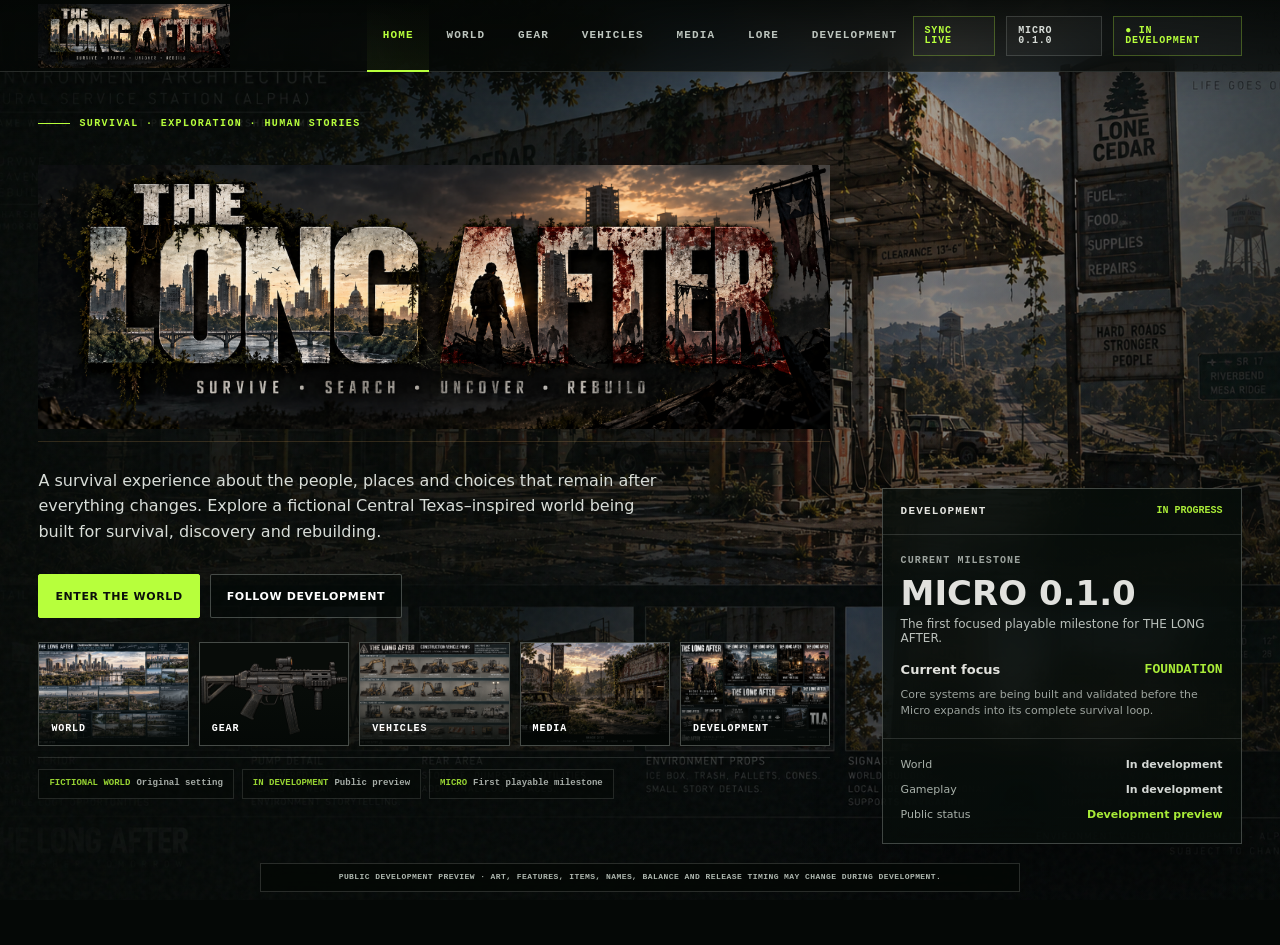
==== index.html @ e4231f07 "Polish unobstructed artwork presentation" ====
<!doctype html>
<html lang="en">
<head>
<meta charset="utf-8" />
<meta name="viewport" content="width=device-width,initial-scale=1,viewport-fit=cover" />
<meta name="theme-color" content="#070a08" />
<link rel="icon" type="image/png" sizes="32x32" href="./tla-favicon-32.png?v=4" />
<link rel="icon" type="image/png" sizes="64x64" href="./tla-favicon-64.png?v=4" />
<link rel="shortcut icon" href="./tla-favicon-32.png?v=4" />
<title>THE LONG AFTER — Official Project Site</title>
<style>
:root{
  --bg:#060907;--panel:rgba(8,13,10,.78);--panel-strong:rgba(8,13,10,.92);
  --line:rgba(230,237,228,.16);--line2:rgba(230,237,228,.28);--text:#f3f4ef;--muted:#a8b0aa;
  --acid:#b7ff3c;--amber:#e4aa67;--rust:#8e4b31;--shadow:0 28px 90px rgba(0,0,0,.48)
}
*{box-sizing:border-box}html,body{height:100%;margin:0;background:var(--bg);color:var(--text);font-family:Inter,ui-sans-serif,system-ui,-apple-system,BlinkMacSystemFont,"Segoe UI",sans-serif;overflow:hidden}
button{font:inherit}.app{height:100%;position:relative;isolation:isolate;background:#050806}.bg{position:absolute;inset:0;z-index:-4;background-size:cover;background-position:center;transition:opacity .35s ease,filter .35s ease}.veil{position:absolute;inset:0;z-index:-3;background:linear-gradient(90deg,rgba(4,8,6,.96) 0%,rgba(4,8,6,.77) 42%,rgba(4,8,6,.26) 73%,rgba(4,8,6,.66) 100%),linear-gradient(180deg,rgba(0,0,0,.08),rgba(0,0,0,.62))}.grain{position:absolute;inset:0;z-index:-2;opacity:.16;pointer-events:none;background-image:url("data:image/svg+xml,%3Csvg viewBox='0 0 180 180' xmlns='http://www.w3.org/2000/svg'%3E%3Cfilter id='n'%3E%3CfeTurbulence type='fractalNoise' baseFrequency='.78' numOctaves='3' stitchTiles='stitch'/%3E%3C/filter%3E%3Crect width='100%25' height='100%25' filter='url(%23n)' opacity='.25'/%3E%3C/svg%3E")}
.site-disclaimer{position:fixed;left:50%;bottom:10px;transform:translateX(-50%);z-index:100;width:min(900px,calc(100% - 24px));padding:8px 12px;border:1px solid var(--line);background:rgba(4,8,6,.9);backdrop-filter:blur(12px);color:#aeb7af;text-align:center;font:700 9px/1.35 ui-monospace,SFMono-Regular,Menlo,monospace;letter-spacing:.055em}.item-tab strong:after{content:"  ›";color:var(--acid)}header{height:76px;display:grid;grid-template-columns:minmax(220px,1fr) auto minmax(220px,1fr);align-items:center;padding:0 30px;border-bottom:1px solid var(--line);background:rgba(5,9,7,.78);backdrop-filter:blur(16px);position:relative;z-index:50}.brand{display:flex;align-items:center;gap:12px;min-width:0}.brand-lock{border:0;background:transparent;color:inherit;text-align:left;cursor:pointer;padding:0}.brand-title{display:block;font-family:Impact,Haettenschweiler,"Arial Narrow Bold",sans-serif;font-size:24px;line-height:.82;letter-spacing:-.045em;color:#d9d8d0;text-shadow:0 1px 0 #111,0 0 12px rgba(228,170,103,.18);filter:contrast(1.12)}.brand small{display:block;margin-top:6px;font:8px/1.2 ui-monospace,SFMono-Regular,Menlo,monospace;color:#b9a98d;letter-spacing:.105em}.primary-nav{display:flex;align-items:center;gap:2px}.nav{height:76px;border:0;border-bottom:2px solid transparent;background:transparent;color:#bdc5be;padding:0 15px;cursor:pointer;font:700 11px/1 ui-monospace,SFMono-Regular,Menlo,monospace;letter-spacing:.105em;text-transform:uppercase;transition:.18s ease}.nav:hover{color:white;background:rgba(255,255,255,.02)}.nav.active{color:var(--acid);border-bottom-color:var(--acid);background:linear-gradient(180deg,transparent,rgba(183,255,60,.05))}.head-right{display:flex;justify-content:flex-end;gap:11px;align-items:center}.live,.eta-pill{border:1px solid var(--line);background:rgba(255,255,255,.03);padding:9px 11px;font:700 10px/1 ui-monospace,SFMono-Regular,Menlo,monospace;letter-spacing:.08em}.live{color:var(--acid);border-color:rgba(183,255,60,.28)}.eta-pill{color:#d8ddd8}.stage{position:absolute;top:76px;left:0;right:0;bottom:0}.screen{position:absolute;inset:0;padding:34px 46px 38px;opacity:0;pointer-events:none;transform:translateY(8px) scale(.997);transition:opacity .22s ease,transform .25s ease}.screen.active{opacity:1;pointer-events:auto;transform:none}.micro-label{display:flex;align-items:center;gap:9px;color:var(--acid);font:700 10px/1 ui-monospace,SFMono-Regular,Menlo,monospace;letter-spacing:.14em;text-transform:uppercase}.micro-label::before{content:"";width:32px;height:1px;background:var(--acid)}
/* HOME */
.home-grid{height:100%;max-width:1550px;margin:auto;display:grid;grid-template-columns:minmax(0,1.15fr) 390px;gap:42px;align-items:end;padding-bottom:18px}.hero{max-width:900px;padding-bottom:26px}.hero h1{margin:18px 0 22px}.locked-title{position:relative;margin:18px 0 26px;width:min(900px,100%);padding:18px 0 12px;border-bottom:1px solid rgba(228,170,103,.28)}.locked-main{font-family:Impact,Haettenschweiler,"Arial Narrow Bold",sans-serif;font-size:clamp(68px,8.2vw,132px);line-height:.78;letter-spacing:-.055em;text-transform:uppercase;color:#d8d7cf;text-shadow:0 3px 0 #090b09,0 0 30px rgba(126,86,54,.24);filter:contrast(1.15)}.locked-main:after{content:"";display:block;height:7px;margin-top:15px;background:linear-gradient(90deg,#71513b 0 12%,transparent 12% 15%,#8b6847 15% 38%,transparent 38% 41%,#6d4a34 41% 72%,transparent 72% 75%,#8a6545 75%);opacity:.72}.locked-tag{margin-top:10px;color:#c5b79e;font:800 clamp(9px,1vw,13px)/1 ui-monospace,SFMono-Regular,Menlo,monospace;letter-spacing:.19em}.locked-silhouette{position:absolute;right:8%;bottom:28px;font-size:clamp(30px,4vw,58px);line-height:1;color:#101410;transform:rotate(-4deg);text-shadow:0 0 8px rgba(183,255,60,.08)}.tagline{font-size:18px;max-width:680px;line-height:1.6;color:#d6dbd6}.hero-actions{display:flex;gap:10px;flex-wrap:wrap;margin-top:26px}.btn{border:1px solid var(--line2);background:rgba(5,9,7,.58);color:white;padding:13px 16px;cursor:pointer;font-size:11px;font-weight:850;letter-spacing:.055em;text-transform:uppercase}.btn.primary{background:var(--acid);border-color:var(--acid);color:#0b100b}.release-card{background:linear-gradient(180deg,rgba(7,13,10,.92),rgba(7,13,10,.77));border:1px solid var(--line2);box-shadow:var(--shadow);backdrop-filter:blur(18px)}.release-head{padding:17px 18px;border-bottom:1px solid var(--line);display:flex;justify-content:space-between;align-items:center}.release-head b{font:800 11px/1 ui-monospace,SFMono-Regular,Menlo,monospace;letter-spacing:.11em}.release-head span{color:var(--acid);font:700 10px/1 ui-monospace,SFMono-Regular,Menlo,monospace}.release-main{padding:21px 18px 17px}.release-main small{display:block;color:var(--muted);font:700 10px/1 ui-monospace,SFMono-Regular,Menlo,monospace;letter-spacing:.11em;text-transform:uppercase}.release-main strong{display:block;font-size:34px;line-height:1;margin:10px 0 7px}.release-main p{font-size:12px;color:#c7cec8;margin:0}.phase-box{padding:0 18px 18px}.phase-row{display:flex;justify-content:space-between;font-size:13px;font-weight:800;margin-bottom:8px}.phase-row span:last-child{color:var(--acid);font-family:ui-monospace,SFMono-Regular,Menlo,monospace}.bar{height:5px;background:rgba(255,255,255,.08);overflow:hidden}.bar i{display:block;height:100%;background:var(--acid)}.percent-gauge{display:flex;align-items:center;justify-content:space-between;margin-top:9px;padding:8px 10px;border:1px solid rgba(183,255,60,.2);background:rgba(183,255,60,.045)}.percent-gauge span{color:var(--muted);font:700 9px/1 ui-monospace,SFMono-Regular,Menlo,monospace;letter-spacing:.09em;text-transform:uppercase}.percent-gauge strong{color:var(--acid);font:900 18px/1 ui-monospace,SFMono-Regular,Menlo,monospace}.release-note{margin-top:10px;color:var(--muted);font-size:11px;line-height:1.5}.release-bands{border-top:1px solid var(--line);padding:13px 18px 16px}.band{display:flex;justify-content:space-between;gap:14px;padding:6px 0;font-size:11px;color:#b7c0b8}.band b{color:#e6eae6}.band.target b{color:var(--acid)}
.launch-index{margin-top:24px;display:grid;grid-template-columns:repeat(5,minmax(110px,1fr));gap:9px;max-width:900px}.launch-card{position:relative;height:112px;border:1px solid var(--line2);overflow:hidden;background:#080c09;cursor:pointer;text-align:left;color:white;padding:0}.launch-card:before{content:"";position:absolute;inset:0;background:var(--cover);background-size:cover;background-position:center;filter:saturate(.72);transition:.2s}.launch-card:after{content:"";position:absolute;inset:0;background:linear-gradient(0deg,rgba(3,7,5,.96),rgba(3,7,5,.15))}.launch-card span{position:absolute;z-index:2;left:12px;bottom:11px;font:850 10px/1 ui-monospace,SFMono-Regular,Menlo,monospace;letter-spacing:.09em;text-transform:uppercase}.launch-card:hover{border-color:var(--acid)}.launch-card:hover:before{transform:scale(1.035);filter:saturate(.95)}.activity-strip{margin-top:11px;border-top:1px solid var(--line);padding-top:11px;display:flex;gap:8px;flex-wrap:wrap}.activity-entry{border:1px solid var(--line);background:rgba(5,9,7,.68);color:#c9d0ca;padding:8px 10px;font:700 9px/1.25 ui-monospace,SFMono-Regular,Menlo,monospace}.activity-entry b{color:var(--acid);margin-right:6px}
/* HUBS */
.hub{height:100%;max-width:1560px;margin:auto;display:grid;grid-template-columns:330px minmax(0,1fr);gap:30px}.rail{align-self:stretch;border:1px solid var(--line);background:rgba(7,12,9,.74);backdrop-filter:blur(16px);box-shadow:var(--shadow);display:flex;flex-direction:column}.rail-top{padding:24px;border-bottom:1px solid var(--line)}.rail-top h2{font-size:36px;letter-spacing:-.035em;margin:10px 0 7px}.rail-top p{font-size:12px;line-height:1.55;color:var(--muted);margin:0}.item-tabs{padding:8px;display:flex;flex-direction:column;gap:4px;overflow:auto}.item-tab{border:0;border-left:2px solid transparent;background:transparent;color:#bdc5be;text-align:left;padding:15px 13px;cursor:pointer}.item-tab strong{display:block;font-size:13px}.item-tab small{display:block;margin-top:5px;color:#8f9991;font-size:10px;line-height:1.4}.item-tab:hover{background:rgba(255,255,255,.025);color:white}.item-tab.active{border-left-color:var(--acid);background:rgba(183,255,60,.055);color:var(--acid)}.item-tab.active small{color:#b3c2b5}.workspace{position:relative;border:1px solid var(--line);overflow:hidden;background:rgba(5,9,7,.74);box-shadow:var(--shadow);min-height:0}.workspace-bg{position:absolute;inset:0;background-size:cover;background-position:center right;filter:saturate(.95) contrast(1.04);transition:opacity .18s ease}.workspace-bg::after{content:"";position:absolute;inset:0;background:linear-gradient(90deg,rgba(4,8,6,.96) 0%,rgba(4,8,6,.78) 38%,rgba(4,8,6,.08) 56%,rgba(4,8,6,0) 100%)}.workspace-body{width:55%;max-width:760px}.workspace-body .detail,.workspace-body .facts{background:rgba(5,9,7,.88);backdrop-filter:blur(7px)}.workspace-body{position:relative;z-index:2;height:100%;padding:40px 42px;display:flex;flex-direction:column;max-width:760px}.chip{align-self:flex-start;padding:7px 9px;border:1px solid rgba(183,255,60,.28);background:rgba(183,255,60,.07);color:var(--acid);font:700 9px/1 ui-monospace,SFMono-Regular,Menlo,monospace;letter-spacing:.1em;text-transform:uppercase}.chip.ref{color:#f0c785;border-color:rgba(228,170,103,.32);background:rgba(228,170,103,.07)}.workspace h3{font-size:clamp(48px,5.3vw,82px);line-height:.9;letter-spacing:-.05em;text-transform:uppercase;margin:22px 0 16px}.workspace-copy{font-size:15px;line-height:1.65;color:#d0d6d0;max-width:640px}.subnav{display:flex;gap:6px;flex-wrap:wrap;margin-top:20px}.subnav button{border:1px solid var(--line);background:rgba(0,0,0,.27);color:#bec6bf;padding:10px 12px;cursor:pointer;font:700 10px/1 ui-monospace,SFMono-Regular,Menlo,monospace;letter-spacing:.08em;text-transform:uppercase}.subnav button.active{border-color:rgba(183,255,60,.45);color:var(--acid);background:rgba(183,255,60,.06)}.detail{margin-top:10px;border:1px solid var(--line);background:rgba(5,9,7,.62);padding:15px 16px;color:#cbd2cc;font-size:13px;line-height:1.55;min-height:74px}.facts{display:grid;grid-template-columns:repeat(3,minmax(0,1fr));gap:10px;margin-top:auto;padding-top:28px}.fact{border-top:1px solid var(--line2);padding-top:10px}.fact b{display:block;color:var(--muted);font:700 9px/1 ui-monospace,SFMono-Regular,Menlo,monospace;letter-spacing:.09em;text-transform:uppercase;margin-bottom:7px}.fact span{font-weight:800;font-size:13px}.backline{display:none}
/* Showcase item art: full-width presentation above item information. */
[data-group="arsenal"] .workspace,[data-group="vehicles"] .workspace{display:grid;grid-template-rows:minmax(360px,48vh) minmax(0,1fr);background:rgba(5,9,7,.94);overflow:auto}
[data-group="arsenal"] .workspace-bg,[data-group="vehicles"] .workspace-bg{position:relative;inset:auto;grid-row:1;width:100%;min-height:360px;background-size:cover;background-repeat:no-repeat;background-position:center;filter:saturate(1) contrast(1.04);border-bottom:1px solid var(--line)}
[data-group="arsenal"] .workspace-bg::after,[data-group="vehicles"] .workspace-bg::after{content:"";display:block;position:absolute;inset:0;background:linear-gradient(180deg,rgba(4,8,6,0) 55%,rgba(4,8,6,.88) 100%)}
[data-group="arsenal"] .workspace-body,[data-group="vehicles"] .workspace-body{position:relative;grid-row:2;width:100%;max-width:none;height:auto;min-height:420px;padding:30px 38px 42px;background:rgba(5,9,7,.97)}
[data-group="arsenal"] .workspace h3,[data-group="vehicles"] .workspace h3{font-size:clamp(64px,6.4vw,104px);margin:14px 0 12px}
[data-group="arsenal"] .workspace-copy,[data-group="vehicles"] .workspace-copy{max-width:900px}
[data-group="arsenal"] .workspace-body .detail,[data-group="vehicles"] .workspace-body .detail{max-width:900px;background:rgba(255,255,255,.018);backdrop-filter:none}
[data-group="arsenal"] .workspace-body .facts,[data-group="vehicles"] .workspace-body .facts{max-width:900px;margin-top:18px;padding-top:12px;background:transparent;backdrop-filter:none}
@media(max-width:900px){[data-group="arsenal"] .workspace,[data-group="vehicles"] .workspace{grid-template-rows:280px auto}[data-group="arsenal"] .workspace-bg,[data-group="vehicles"] .workspace-bg{min-height:280px}[data-group="arsenal"] .workspace-body,[data-group="vehicles"] .workspace-body{padding:24px 20px}[data-group="arsenal"] .workspace h3,[data-group="vehicles"] .workspace h3{font-size:clamp(46px,12vw,72px)}}

/* Unified item showcase layout: every content tab uses the same cinematic item presentation. */
.hub .workspace{background:rgba(5,9,7,.86)}
.hub .workspace-bg{position:absolute;inset:0;background-size:cover;background-position:center right;filter:saturate(.9) contrast(1.04)}
.hub .workspace-bg::after{content:"";display:block;position:absolute;inset:0;background:linear-gradient(90deg,rgba(4,8,6,.96) 0%,rgba(4,8,6,.84) 35%,rgba(4,8,6,.24) 60%,rgba(4,8,6,.04) 100%),linear-gradient(0deg,rgba(4,8,6,.74),rgba(4,8,6,0) 48%)}
.hub .workspace-body{position:relative;z-index:2;width:62%;max-width:820px;height:100%;padding:40px 42px;display:flex;flex-direction:column;background:transparent}
.hub .workspace h3{font-size:clamp(64px,6vw,104px);margin:20px 0 14px}
.hub .workspace-copy{max-width:760px}
.hub .workspace-body .detail{max-width:760px;background:rgba(5,9,7,.62);backdrop-filter:blur(5px)}
.hub .workspace-body .facts{max-width:760px;margin-top:auto;background:transparent;backdrop-filter:none}
/* Arsenal and Vehicles intentionally inherit the exact same showcase system. */
[data-group="arsenal"] .workspace,[data-group="vehicles"] .workspace{display:block;overflow:hidden}
[data-group="arsenal"] .workspace-bg,[data-group="vehicles"] .workspace-bg{position:absolute;inset:0;min-height:0;border:0;background-size:cover;background-position:center right}
[data-group="arsenal"] .workspace-bg::after,[data-group="vehicles"] .workspace-bg::after{display:block;background:linear-gradient(90deg,rgba(4,8,6,.96) 0%,rgba(4,8,6,.84) 35%,rgba(4,8,6,.24) 60%,rgba(4,8,6,.04) 100%),linear-gradient(0deg,rgba(4,8,6,.74),rgba(4,8,6,0) 48%)}
[data-group="arsenal"] .workspace-body,[data-group="vehicles"] .workspace-body{width:62%;max-width:820px;height:100%;min-height:0;padding:40px 42px;background:transparent}
@media(max-width:900px){.hub .workspace-body,[data-group="arsenal"] .workspace-body,[data-group="vehicles"] .workspace-body{width:72%;padding:28px 24px}.hub .workspace h3{font-size:clamp(48px,9vw,76px)}}
@media(max-width:700px){.hub .workspace-bg{background-position:center}.hub .workspace-bg::after{background:linear-gradient(180deg,rgba(4,8,6,.24),rgba(4,8,6,.94) 48%)}.hub .workspace-body,[data-group="arsenal"] .workspace-body,[data-group="vehicles"] .workspace-body{width:100%;padding-top:220px}}

/* FINAL UNIFIED SHOWCASE OVERRIDE — match the SMG composition on every hub item. */
.hub .workspace{display:block!important;position:relative!important;overflow:hidden!important}
.hub .workspace-bg{position:absolute!important;inset:0!important;width:100%!important;height:100%!important;min-height:0!important;border:0!important;background-size:cover!important;background-position:center right!important;background-repeat:no-repeat!important;filter:saturate(.9) contrast(1.04)!important}
.hub .workspace-bg::after{content:""!important;display:block!important;position:absolute!important;inset:0!important;background:linear-gradient(90deg,rgba(4,8,6,.96) 0%,rgba(4,8,6,.84) 35%,rgba(4,8,6,.24) 60%,rgba(4,8,6,.04) 100%),linear-gradient(0deg,rgba(4,8,6,.74),rgba(4,8,6,0) 48%)!important}
.hub .workspace-body{position:relative!important;z-index:2!important;width:62%!important;max-width:820px!important;height:100%!important;min-height:0!important;padding:40px 42px!important;display:flex!important;flex-direction:column!important;background:transparent!important}
.hub .workspace h3{font-size:clamp(64px,6vw,104px)!important;line-height:.9!important;margin:20px 0 14px!important}
.hub .workspace-copy{max-width:760px!important}
.hub .workspace-body .detail{max-width:760px!important;background:rgba(5,9,7,.62)!important;backdrop-filter:blur(5px)!important}
.hub .workspace-body .facts{max-width:760px!important;margin-top:auto!important;padding-top:28px!important;background:transparent!important;backdrop-filter:none!important}
@media(max-width:700px){.hub .workspace-bg{background-position:center!important}.hub .workspace-bg::after{background:linear-gradient(180deg,rgba(4,8,6,.18),rgba(4,8,6,.94) 50%)!important}.hub .workspace-body{width:100%!important;padding:220px 20px 26px!important}.hub .workspace h3{font-size:clamp(48px,12vw,72px)!important}}

/* ROADMAP */
.roadmap-grid{height:100%;max-width:1500px;margin:auto;display:grid;grid-template-columns:minmax(0,1fr) 410px;gap:30px}.roadmap-main,.eta-card{border:1px solid var(--line);background:rgba(7,12,9,.82);box-shadow:var(--shadow);backdrop-filter:blur(16px)}.roadmap-main{padding:29px 30px;overflow:auto}.roadmap-main h2{font-size:52px;letter-spacing:-.045em;margin:12px 0 8px}.roadmap-main>p{color:#b7c0b8;font-size:13px;line-height:1.55;max-width:720px}.phases{display:grid;grid-template-columns:repeat(5,minmax(150px,1fr));gap:8px;margin-top:25px}.phase{padding:15px 14px;border:1px solid var(--line);background:rgba(255,255,255,.018);min-height:150px}.phase.active{border-color:rgba(183,255,60,.34);background:rgba(183,255,60,.045)}.phase-num{font:800 10px/1 ui-monospace,SFMono-Regular,Menlo,monospace;color:var(--muted);letter-spacing:.1em}.phase-title{font-weight:900;font-size:14px;margin:15px 0 7px}.phase-state{font:700 9px/1 ui-monospace,SFMono-Regular,Menlo,monospace;color:var(--acid);letter-spacing:.08em}.phase-focus{font-size:11px;line-height:1.45;color:#aeb7af;margin-top:11px}.eta-card{padding:25px 24px}.eta-card h3{margin:6px 0 18px;font-size:15px}.eta-card .month{font-size:47px;line-height:.92;font-weight:950;letter-spacing:-.045em;text-transform:uppercase}.eta-card .window{color:#cbd2cc;margin-top:12px;font-size:12px}.eta-card .bands{margin-top:21px;padding-top:14px;border-top:1px solid var(--line)}.eta-card .bands div{display:flex;justify-content:space-between;font-size:11px;padding:8px 0;color:#aeb7b0}.eta-card .bands b{color:#e6ebe6}.eta-card .bands .target b{color:var(--acid)}.disclaimer{font-size:10px;line-height:1.55;color:#8f9991;margin-top:18px}
@media(max-width:1080px){header{grid-template-columns:1fr auto}.primary-nav{position:absolute;top:76px;left:0;right:0;height:54px;background:rgba(5,9,7,.92);border-bottom:1px solid var(--line);justify-content:center}.nav{height:54px;padding:0 10px}.head-right{display:none}.stage{top:130px}.screen{padding:24px}.home-grid{grid-template-columns:1fr 330px}.hero h1{font-size:72px}.hub{grid-template-columns:260px 1fr}.workspace-body{padding:30px}.phases{grid-template-columns:repeat(2,1fr)}.roadmap-grid{grid-template-columns:1fr 330px}}
@media(max-width:760px){.launch-index{grid-template-columns:1fr 1fr}.launch-card{height:90px}.launch-card:last-child{grid-column:1/-1}body{overflow:auto}.app{min-height:100%;height:auto}.stage{position:relative;top:54px;min-height:calc(100vh - 130px)}header{height:62px;padding:0 16px;grid-template-columns:1fr}.brand small{display:none}.primary-nav{top:62px;height:52px;overflow-x:auto;justify-content:flex-start}.nav{height:52px;white-space:nowrap}.screen{position:relative;display:none;min-height:calc(100vh - 114px);padding:20px 16px}.screen.active{display:block}.home-grid,.hub,.roadmap-grid{display:block;height:auto}.hero{padding:40px 0 20px}.hero h1{font-size:58px}.release-card{margin-top:20px}.rail{margin-bottom:12px}.item-tabs{display:grid;grid-template-columns:1fr 1fr}.workspace{min-height:620px}.workspace-body{padding:26px 20px}.facts{grid-template-columns:1fr}.roadmap-main{margin-bottom:14px}.phases{grid-template-columns:1fr}.eta-card{margin-bottom:30px}}

/* 2026-09-23 WEBSITE MODERNIZATION PASS 1
   Public-facing polish: stronger hierarchy, quieter development chrome,
   responsive navigation, touch-safe controls, and reduced-motion support. */
:root{--site-max:1560px;--header-h:72px}
html{background:#050806}
body{min-width:320px}
header{height:var(--header-h);padding:0 clamp(16px,3vw,42px);grid-template-columns:minmax(190px,1fr) auto minmax(150px,1fr);background:linear-gradient(180deg,rgba(4,7,5,.94),rgba(4,7,5,.76));box-shadow:0 12px 36px rgba(0,0,0,.22)}
.nav{height:var(--header-h);padding-inline:clamp(10px,1.2vw,18px)}
.stage{top:var(--header-h)}
.screen{padding:clamp(22px,3vw,46px)}
.brand-title{font-size:26px}
.hero{padding-bottom:clamp(24px,5vh,60px)}
.home-grid{grid-template-columns:minmax(0,1fr) minmax(300px,360px);gap:clamp(24px,4vw,64px);max-width:var(--site-max)}
.locked-title{border-bottom-color:rgba(228,170,103,.18)}
.locked-main{font-size:clamp(64px,8.4vw,138px)}
.tagline{max-width:620px;font-size:clamp(15px,1.25vw,19px);color:#d8ddd8}
.hero-actions{margin-top:30px}
.btn{min-height:44px;border-radius:2px;transition:transform .16s ease,border-color .16s ease,background .16s ease}
.btn:hover{transform:translateY(-1px);border-color:rgba(183,255,60,.55)}
.release-card{opacity:.92;box-shadow:0 24px 70px rgba(0,0,0,.38)}
.launch-index{grid-template-columns:repeat(5,minmax(100px,1fr));gap:10px}
.launch-card{height:104px}
.activity-strip{opacity:.82}
.site-disclaimer{bottom:8px;max-width:760px;background:rgba(4,8,6,.82);font-size:8px}
.hub{max-width:var(--site-max);grid-template-columns:minmax(250px,310px) minmax(0,1fr)}
.rail,.workspace,.roadmap-main,.eta-card{border-color:rgba(230,237,228,.13)}
.item-tab{min-height:52px}
.item-tab:focus-visible,.nav:focus-visible,.btn:focus-visible,.launch-card:focus-visible,.brand-lock:focus-visible{outline:2px solid var(--acid);outline-offset:2px}
@media(max-width:1180px){
  header{grid-template-columns:1fr auto}.head-right{display:none}
  .home-grid{grid-template-columns:minmax(0,1fr) 320px}
  .launch-index{grid-template-columns:repeat(3,minmax(110px,1fr))}
}
@media(max-width:900px){
  html,body{overflow:auto}
  .app{min-height:100dvh;height:auto}
  header{position:sticky;top:0;height:auto;min-height:64px;grid-template-columns:1fr;gap:0;padding:10px 16px}
  .brand{justify-content:center;padding:4px 0 10px}
  .brand small{display:none}
  .primary-nav{width:100%;overflow-x:auto;justify-content:flex-start;scrollbar-width:none;border-top:1px solid var(--line)}
  .primary-nav::-webkit-scrollbar{display:none}
  .nav{height:48px;flex:0 0 auto;padding:0 14px}
  .stage{position:relative;top:auto;min-height:calc(100dvh - 112px)}
  .screen{position:relative;display:none;min-height:calc(100dvh - 112px);padding:24px 18px 70px}
  .screen.active{display:block}
  .home-grid{height:auto;display:block}
  .hero{padding:8vh 0 30px}
  .release-card{max-width:620px;margin:0 0 28px}
  .launch-index{grid-template-columns:repeat(2,minmax(0,1fr))}
  .hub{height:auto;display:block}
  .rail{margin-bottom:14px;max-height:none}
  .item-tabs{display:grid;grid-template-columns:repeat(2,minmax(0,1fr));overflow:visible}
  .workspace{min-height:680px}
  .roadmap-grid{height:auto;display:block}.eta-card{margin-top:14px}
  .site-disclaimer{position:relative;left:auto;bottom:auto;transform:none;width:calc(100% - 24px);margin:12px auto}
}
@media(max-width:560px){
  .brand-title{font-size:23px}
  .locked-main{font-size:clamp(54px,18vw,82px)}
  .locked-silhouette{display:none}
  .launch-index{grid-template-columns:1fr 1fr}
  .launch-card{height:92px}
  .item-tabs{grid-template-columns:1fr}
  .workspace{min-height:620px}
  .facts{grid-template-columns:1fr}
  .hero-actions .btn{flex:1 1 100%}
}
@media(prefers-reduced-motion:reduce){
  *,*::before,*::after{scroll-behavior:auto!important;transition-duration:.01ms!important;animation-duration:.01ms!important;animation-iteration-count:1!important}
}


/* PASS 3 — public content hierarchy */
.rail-top{padding:28px 24px 24px}
.rail-top h2{margin-top:12px}
.rail-top p{max-width:28ch;font-size:12px;line-height:1.65}
.item-tab small{opacity:.82}
.workspace-copy{font-size:14px}
.chip{backdrop-filter:blur(8px)}
@media(max-width:900px){
 .rail-top p{max-width:60ch}
 .rail{background:rgba(7,12,9,.9)}
 .item-tabs{gap:6px}
 .item-tab{border:1px solid var(--line);border-left:2px solid transparent;background:rgba(255,255,255,.018)}
 .item-tab.active{border-color:rgba(183,255,60,.25);border-left-color:var(--acid)}
}


/* VISUAL-FIRST CLEANUP — artwork remains readable and unobstructed */
.workspace{display:grid!important;grid-template-columns:minmax(0,1.45fr) minmax(330px,.55fr)!important;align-items:stretch!important;overflow:hidden}
.workspace-bg{position:relative!important;inset:auto!important;min-height:100%!important;background-size:contain!important;background-position:center!important;background-repeat:no-repeat!important;background-color:#050806!important;opacity:1!important;filter:none!important}
.workspace-bg:after{display:none!important}
.workspace-body{position:relative!important;z-index:2!important;align-self:stretch!important;max-width:none!important;padding:clamp(24px,3vw,48px)!important;background:linear-gradient(180deg,rgba(8,13,10,.98),rgba(5,9,7,.96))!important;border-left:1px solid var(--line2);overflow:auto}
.workspace-copy,.detail{max-width:58ch}
.launch-card{overflow:hidden}
.launch-card .card-bg{background-size:cover!important;background-position:center!important;opacity:.88!important}
.launch-card:after{background:linear-gradient(180deg,transparent 42%,rgba(4,8,6,.92) 100%)!important}
.launch-card .card-content{align-self:end;background:rgba(5,9,7,.78);backdrop-filter:blur(8px);padding:12px 14px;margin:0 -2px -2px}
@media(max-width:900px){
 .workspace{grid-template-columns:1fr!important;grid-template-rows:minmax(300px,52vh) auto!important}
 .workspace-bg{min-height:300px!important}
 .workspace-body{border-left:0;border-top:1px solid var(--line2);overflow:visible}
}
@media(max-width:560px){
 .workspace{grid-template-rows:minmax(250px,44vh) auto!important}
 .workspace-bg{min-height:250px!important}
}


/* ARTWORK VIEWER CLEANUP */
.visual-art,.hero-art,.item-art{position:relative;isolation:isolate}
.visual-art img,.hero-art img,.item-art img{display:block;width:100%;height:auto;object-fit:contain}
.workspace-bg{cursor:zoom-in}
.workspace-bg:hover{transform:scale(.995)}
.workspace-bg{transition:transform .18s ease}
@media(prefers-reduced-motion:reduce){.workspace-bg{transition:none!important}.workspace-bg:hover{transform:none!important}}

</style>
</head>
<body>
<div class="app"><div class="site-disclaimer">PUBLIC DEVELOPMENT PREVIEW · ART, FEATURES, ITEMS, NAMES, BALANCE AND RELEASE TIMING MAY CHANGE DURING DEVELOPMENT.</div>
  <div class="bg" id="bg"></div><div class="veil"></div><div class="grain"></div>
  <header>
    <button class="brand brand-lock" data-jump="home" aria-label="THE LONG AFTER home"><img src="assets/THE_LONG_AFTER_FINAL_TITLE.png" alt="THE LONG AFTER" style="display:block;width:210px;max-height:64px;object-fit:contain;object-position:left center"></button>
    <nav class="primary-nav" aria-label="Primary navigation">
      <button type="button" class="nav active" data-view="home">Home</button>
      <button type="button" class="nav" data-view="world">World</button>
      <button type="button" class="nav" data-view="arsenal">Gear</button>
      <button type="button" class="nav" data-view="vehicles">Vehicles</button>
      <button type="button" class="nav" data-view="audio">Media</button>
      <button type="button" class="nav" data-view="roadmap">Development</button>
    </nav>
    <div class="head-right"><div class="eta-pill">MICRO 0.1.0</div><div class="live">● IN DEVELOPMENT</div></div>
  </header>
  <main class="stage">
    <section class="screen active" data-screen="home">
      <div class="home-grid">
        <div class="hero">
          <div class="micro-label">Survival · Exploration · Human stories</div>
          <div class="locked-title" aria-label="THE LONG AFTER"><img src="assets/THE_LONG_AFTER_FINAL_TITLE.png" alt="THE LONG AFTER — SURVIVE · SEARCH · UNCOVER · REBUILD" style="display:block;width:100%;height:auto;max-height:430px;object-fit:contain;object-position:left center"></div>
          <p class="tagline">A survival experience about the people, places and choices that remain after everything changes. Explore a fictional Central Texas–inspired world being built for survival, discovery and rebuilding.</p>
          <div class="hero-actions"><button class="btn primary" data-jump="world">Enter the world</button><button class="btn" data-jump="roadmap">Follow development</button></div>
<div class="launch-index" aria-label="Project index">
<button class="launch-card" data-jump="world" style="--cover:url('assets/world-board.png')"><span>World</span></button>
<button class="launch-card" data-jump="arsenal" style="--cover:url('assets/smg.png')"><span>Gear</span></button>
<button class="launch-card" data-jump="vehicles" style="--cover:url('assets/vehicles.png')"><span>Vehicles</span></button>
<button class="launch-card" data-jump="audio" style="--cover:url('assets/diner.png')"><span>Media</span></button>
<button class="launch-card" data-jump="roadmap" style="--cover:url('assets/promo-pack.png')"><span>Development</span></button>
</div>
<div class="activity-strip"><div class="activity-entry"><b>FICTIONAL WORLD</b>Original setting</div><div class="activity-entry"><b>IN DEVELOPMENT</b>Public preview</div><div class="activity-entry"><b>MICRO</b>First playable milestone</div></div>
        </div>
        <aside class="release-card">
          <div class="release-head"><b>DEVELOPMENT</b><span>IN PROGRESS</span></div>
          <div class="release-main"><small>Current milestone</small><strong>MICRO 0.1.0</strong><p>The first focused playable milestone for THE LONG AFTER.</p></div>
          <div class="phase-box"><div class="phase-row"><span>Current focus</span><span>FOUNDATION</span></div><div class="release-note">Core systems are being built and validated before the Micro expands into its complete survival loop.</div></div><div class="release-bands"><div class="band"><span>World</span><b>In development</b></div><div class="band"><span>Gameplay</span><b>In development</b></div><div class="band target"><span>Public status</span><b>Development preview</b></div></div></aside>
      </div>
    </section>

    <section class="screen" data-screen="world">
      <div class="hub" data-group="world"><aside class="rail"><div class="rail-top"><div class="micro-label">Explore the setting</div><h2>World</h2><p>Discover the places, routes and environmental structure shaping THE LONG AFTER.</p></div><div class="item-tabs">
        <button class="item-tab active" data-item="alamo"><strong>Alamo Falls</strong><small>Primary fictional metro</small></button>
        <button class="item-tab" data-item="haven"><strong>Haven Ridge</strong><small>Containment-settlement area</small></button>
        <button class="item-tab" data-item="route17"><strong>State Route 17</strong><small>Regional road network</small></button>
        <button class="item-tab" data-item="gradient"><strong>World Gradient</strong><small>Civilization → Dead Zones</small></button>
      </div></aside><article class="workspace" id="workspace-world"><div class="workspace-bg"></div><div class="workspace-body"></div></article></div>
    </section>

    <section class="screen" data-screen="arsenal">
      <div class="hub" data-group="arsenal"><aside class="rail"><div class="rail-top"><div class="micro-label">Survival equipment</div><h2>Gear</h2><p>Explore approved and in-development equipment concepts. Concept material is clearly labeled and may change before release.</p></div><div class="item-tabs">
        <button class="item-tab active" data-item="smg"><strong>SMG</strong><small>Compact weapon concept</small></button>
        <button class="item-tab" data-item="sidearm"><strong>Sidearm</strong><small>Handgun family concept</small></button>
        <button class="item-tab" data-item="shotgun"><strong>Pump Shotgun</strong><small>Close-range weapon concept</small></button>
        <button class="item-tab" data-item="rifle"><strong>Survivor Rifle</strong><small>Long-gun concept family</small></button>
        <button class="item-tab" data-item="launcher"><strong>Launcher</strong><small>Heavy weapon concept family</small></button>
        <button class="item-tab" data-item="ammo"><strong>Ammunition</strong><small>Ammo & magazine props</small></button>
      </div></aside><article class="workspace" id="workspace-arsenal"><div class="workspace-bg"></div><div class="workspace-body"></div></article></div>
    </section>

    <section class="screen" data-screen="vehicles">
      <div class="hub" data-group="vehicles"><aside class="rail"><div class="rail-top"><div class="micro-label">Mobility</div><h2>Vehicles</h2><p>Explore the vehicle and machinery direction supporting traversal, atmosphere and the working world.</p></div><div class="item-tabs">
        <button class="item-tab active" data-item="utility"><strong>Utility Vehicle</strong><small>Traversal vehicle concept</small></button>
        <button class="item-tab" data-item="excavator"><strong>Excavator</strong><small>Heavy construction prop</small></button>
        <button class="item-tab" data-item="bulldozer"><strong>Bulldozer</strong><small>Heavy construction prop</small></button>
        <button class="item-tab" data-item="loader"><strong>Wheel Loader</strong><small>Construction prop</small></button>
        <button class="item-tab" data-item="dumptruck"><strong>Dump Truck</strong><small>Construction prop</small></button>
        <button class="item-tab" data-item="grader"><strong>Motor Grader</strong><small>Roadwork prop</small></button>
        <button class="item-tab" data-item="backhoe"><strong>Backhoe Loader</strong><small>Construction prop</small></button>
        <button class="item-tab" data-item="skidsteer"><strong>Skid Steer</strong><small>Compact construction prop</small></button>
        <button class="item-tab" data-item="telehandler"><strong>Telehandler</strong><small>Material-handling prop</small></button>
      </div></aside><article class="workspace" id="workspace-vehicles"><div class="workspace-bg"></div><div class="workspace-body"></div></article></div>
    </section>

    <section class="screen" data-screen="audio">
      <div class="hub" data-group="audio"><aside class="rail"><div class="rail-top"><div class="micro-label">Media</div><h2>Sound & Atmosphere</h2><p>Explore the developing soundscape of footsteps, environments, weather, combat and infected encounters.</p></div><div class="item-tabs">
        <button class="item-tab active" data-item="footsteps"><strong>Footsteps</strong><small>Surface families and similarity QC</small></button>
        <button class="item-tab" data-item="environment"><strong>Environment</strong><small>Ambience, weather and place</small></button>
        <button class="item-tab" data-item="combat"><strong>Combat & Infected</strong><small>Gameplay event integration</small></button>
      </div></aside><article class="workspace" id="workspace-audio"><div class="workspace-bg"></div><div class="workspace-body"></div></article></div>
    </section>

    <section class="screen" data-screen="roadmap">
      <div class="roadmap-grid"><article class="roadmap-main"><div class="micro-label">Development</div><h2>Road to Micro 0.1.0</h2><p>Follow the major development stages leading toward the first focused playable milestone. Internal schedules remain estimates and can change as testing progresses.</p><div class="project-gauge" style="margin:22px 0 8px;padding:18px;border:1px solid var(--line2);background:rgba(183,255,60,.035)"><div class="micro-label">Current focus</div><div style="font-size:22px;font-weight:900;margin-top:10px">Foundation & validation</div><div style="margin-top:9px;color:var(--muted);font-size:11px;line-height:1.55">Core systems are being built, tested and stabilized before the Micro expands into later development stages.</div></div>
      <div class="phases">
        <div class="phase active"><div class="phase-num">01</div><div class="phase-title">Foundation</div><div class="phase-state">IN DEVELOPMENT</div><div class="phase-focus">Core architecture, validation and regression coverage.</div></div>
        <div class="phase"><div class="phase-num">02</div><div class="phase-title">Core Survival Loop</div><div class="phase-state">LOCKED</div><div class="phase-focus">Controller, combat, survival, inventory and infected perception.</div></div>
        <div class="phase"><div class="phase-num">03</div><div class="phase-title">World & Co-op</div><div class="phase-state">LOCKED</div><div class="phase-focus">Metrics, Level 1, streaming seams, biome transition and 1–4 direct-host seams.</div></div>
        <div class="phase"><div class="phase-num">04</div><div class="phase-title">Content & Atmosphere</div><div class="phase-state">LOCKED</div><div class="phase-focus">Final Micro visual/audio/environment content and QC.</div></div>
        <div class="phase"><div class="phase-num">05</div><div class="phase-title">Release Readiness</div><div class="phase-state">LOCKED</div><div class="phase-focus">Integration, performance, save/load, playtest and approval.</div></div>
      </div></article>
      <aside class="eta-card"><div class="micro-label">First playable milestone</div><h3>Micro 0.1.0</h3><div class="month">IN<br>DEVELOPMENT</div><div class="window">Focused playable milestone</div><div class="bands"><div><span>Foundation</span><b>Active</b></div><div><span>Core survival loop</span><b>Queued</b></div><div class="target"><span>Release readiness</span><b>Evidence gated</b></div></div><div class="disclaimer">Public development status is intentionally milestone-based. Dates and scope can change as implementation and testing produce new evidence.</div></aside>
      </div>
    </section>
  </main>
</div>
<script>
const DATA={
world:{
 alamo:{img:'assets/world-board.png',chip:'APPROVED DIRECTION · FICTIONAL REGION',title:'Alamo Falls',body:'The primary fictional metro anchors THE LONG AFTER’s Central Texas–inspired region. The goal is familiar scale and climate without recreating a real city one-to-one.',facts:[['ROLE','Primary metro'],['REGION','Central Texas inspired'],['STATUS','Approved direction']],details:{Overview:'Alamo Falls is the fictional urban center used to organize skyline scale, waterways, bridges, highways and surrounding districts.',Districts:'Urban core, outer districts, infrastructure corridors and green-space transitions can grow as separate location entries.',Gallery:'Concept imagery remains reference until a specific location or asset is promoted to production.',Implementation:'Public claims stay tied to implemented build evidence rather than concept art alone.'}},
 haven:{img:'assets/lone-cedar.png',chip:'APPROVED WORLD DIRECTION',title:'Haven Ridge',body:'A settlement organized around a containment-facility area and surrounding service spaces. Its name does not imply ownership by the Haven Order or any other faction.',facts:[['TYPE','Containment-settlement'],['ROLE','Micro integration area'],['STATUS','Approved direction']],details:{Overview:'Haven Ridge includes Ridge Gate, Service Yard, Haven Commons, Medical Ward, Containment Wing, South Approach, Old Calder Road and Ridge Overlook.',Variations:'Individual districts can receive their own screens as approved content grows.',Gallery:'Only canon-safe imagery should be promoted here.',Implementation:'The Level 1 containment-settlement remains a primary integration target.'}},
 route17:{img:'assets/world-board.png',chip:'WORLD INFRASTRUCTURE',title:'State Route 17',body:'A fictional regional route supporting suburban, industrial, rural and Hill Country transitions while preserving vehicle-aware scale.',facts:[['TYPE','Regional road'],['USE','Traversal + world structure'],['STATUS','Approved direction']],details:{Overview:'State Route 17 is part of the fictional regional network and can host highway modules, junctions, service areas and roadside locations.',Locations:'Future roadside stops and encounters can be nested under the route without changing the top-level navigation.',Implementation:'Road and highway modules remain reusable and expansion-ready.'}},
 gradient:{img:'assets/world-board.png',chip:'WORLD STRUCTURE',title:'World Gradient',body:'The regional structure transitions from Civilization through Frontier and Wilderness into Dead Zones, helping world density and risk shift naturally across the map.',facts:[['FLOW','Civilization → Dead Zones'],['PURPOSE','Density + risk'],['STATUS','Approved direction']],details:{Overview:'The gradient guides visual density, infrastructure, vegetation and encounter tone.',Biomes:'Urban, suburban, rural, wilderness and dead-zone language can be expanded as independent biome entries.',Implementation:'Biome transition prototypes stay within the current Micro roadmap scope.'}}
},
arsenal:{
 smg:{img:'assets/smg.png',chip:'CONCEPT / REFERENCE',chipClass:'ref',title:'SMG',body:'A dedicated item workspace for the compact SMG direction. The page is built so this family can grow into multiple approved versions without taking over the arsenal screen.',facts:[['CLASS','Compact firearm'],['VISUAL','Worn survival direction'],['STATUS','Reference']],details:{Overview:'Current imagery is concept/reference material, not a claim that this exact model ships in Micro 0.1.0.',Variants:'Reserved for standard, scavenged, custom, finish, wear-state and attachment variants once approved.',Gallery:'Turnarounds, closeups and in-game captures can be added here as they are approved.',Implementation:'Runtime stats, animation, audio, pickup behavior and provenance should appear only after tested build evidence exists.'}},
 sidearm:{img:'assets/sidearm.png',chip:'FAMILY SLOT · NOT FINAL ART',chipClass:'ref',title:'Sidearm',body:'The sidearm receives its own permanent workspace so approved versions can be added later without reorganizing the website.',facts:[['CLASS','Sidearm'],['VARIANTS','Expandable'],['STATUS','Reserved family']],details:{Overview:'This screen is reserved for the approved sidearm family.',Variants:'Future caliber, finish, wear-state and attachment variants can be added here.',Gallery:'Only approved project imagery should be promoted.'}},
 shotgun:{img:'assets/pump-shotgun.png',chip:'CONCEPT / REFERENCE',chipClass:'ref',title:'Pump Shotgun',body:'A dedicated concept page for the pump-action shotgun family. It is presented as a fictional game prop direction rather than a real-world branded model.',facts:[['CLASS','Long gun concept'],['ROLE','Close-range family'],['STATUS','Subject to change']],details:{Overview:'This page isolates the shotgun concept so its visual direction can be reviewed independently.',Variants:'Wear, finish and production-safe fictional variants may be documented here after approval.',Gallery:'Approved concept sheets and eventual in-game captures belong here.',Implementation:'Gameplay behavior is not claimed until supported by tested build evidence.'}},
 rifle:{img:'assets/survivor-rifle.png',chip:'CONCEPT / REFERENCE',chipClass:'ref',title:'Survivor Rifle',body:'A dedicated long-gun concept family for THE LONG AFTER. Final silhouette, materials and implementation remain subject to production approval.',facts:[['CLASS','Rifle concept'],['IDENTITY','Fictional game prop'],['STATUS','Subject to change']],details:{Overview:'The rifle now has its own item-level page rather than being grouped into generic arsenal art.',Variants:'Approved visual variants can be added without changing the navigation structure.',Gallery:'Only project-approved imagery should be promoted.',Implementation:'Final gameplay properties remain tied to tested build evidence.'}},
 launcher:{img:'assets/launcher.png',chip:'CONCEPT / REFERENCE',chipClass:'ref',title:'Launcher',body:'A separate heavy-weapon concept workspace reserved for fictional production-safe art and future approved implementation details.',facts:[['CLASS','Heavy weapon concept'],['ART','Fictionalized'],['STATUS','Subject to change']],details:{Overview:'This page separates the launcher family from other weapon props.',Variants:'Future approved fictional variants can be cataloged here.',Gallery:'Reference imagery must not be presented as a final shipping asset.',Implementation:'No gameplay capability is claimed until validated in the build.'}},
 ammo:{img:'assets/ammunition.png',chip:'SUPPLY FAMILY',title:'Ammunition',body:'Ammunition is treated as its own family so calibers, packaging, condition states, storage and gameplay behavior can expand cleanly over time.',facts:[['TYPE','Consumable supply'],['STATES','Caliber + condition'],['STATUS','Expandable family']],details:{Overview:'Ammo types can later receive dedicated child tabs as the loot system grows.',Variants:'Caliber, box state, loose rounds, magazines and storage containers can be represented separately.',Implementation:'Public behavior should follow the tested inventory and weapon build rather than concept boards.'}}
},
vehicles:{
 utility:{img:'assets/utility-vehicle.png',chip:'CONCEPT / REFERENCE',chipClass:'ref',title:'Utility Vehicles',body:'Vehicle content is organized by family so each approved vehicle can later open into its own complete workspace with variants, condition states, storage and implementation status.',facts:[['ROLE','World traversal'],['DESIGN','Fictional categories'],['STATUS','Reference']],details:{Overview:'Vehicle-aware scale is accounted for from the environment standard onward.',Variants:'Civilian, service, emergency and scavenged versions can later live under dedicated vehicle screens.',Implementation:'Driveability and final vehicle systems are not advertised until present in the tested build.'}},
 construction:{img:'assets/vehicles.png',chip:'CONCEPT / REFERENCE',chipClass:'ref',title:'Construction Fleet',body:'Excavators, loaders, graders, dump trucks and other construction categories support world dressing and future interaction opportunities without borrowing real brand identity.',facts:[['USE','Environment + future systems'],['BRANDS','Fictional only'],['STATUS','Reference']],details:{Overview:'Current construction-vehicle imagery is visual reference.',Variants:'Heavy, medium and support equipment can branch into separate pages later.',Gallery:'Final production assets remain distinct from concept boards.'}},
 excavator:{img:'assets/excavator.png',chip:'CONCEPT / REFERENCE',chipClass:'ref',title:'Excavator',body:'A dedicated heavy-equipment prop page for the excavator family used in construction, industrial and roadside world dressing.',facts:[['TYPE','Heavy equipment prop'],['USE','World dressing'],['STATUS','Subject to change']],details:{Overview:'Excavator art is treated as a fictional game prop rather than a real manufacturer model.',Variants:'Condition, wear and attachment states can be added after approval.',Gallery:'Approved turnarounds and in-game captures belong here.',Implementation:'Interactive behavior is not implied until implemented and tested.'}},
 bulldozer:{img:'assets/bulldozer.png',chip:'CONCEPT / REFERENCE',chipClass:'ref',title:'Bulldozer',body:'A dedicated bulldozer prop family for roadwork, industrial and abandoned construction scenes.',facts:[['TYPE','Heavy equipment prop'],['USE','Environment'],['STATUS','Subject to change']],details:{Overview:'The bulldozer receives its own page and identity within the vehicle library.',Variants:'Approved wear, blade and condition variants may expand here.',Gallery:'Production-safe art replaces generic board imagery as it is approved.',Implementation:'Current presentation does not promise driveability.'}},
 loader:{img:'assets/wheel-loader.png',chip:'CONCEPT / REFERENCE',chipClass:'ref',title:'Wheel Loader',body:'A dedicated wheel-loader prop family intended for construction and industrial environments.',facts:[['TYPE','Construction prop'],['ROLE','World dressing'],['STATUS','Subject to change']],details:{Overview:'This item is separated from the generic construction-fleet board.',Variants:'Bucket, wear and condition treatments may be added after approval.',Gallery:'Approved item-specific imagery will replace shared reference art.',Implementation:'Interaction remains phase-gated.'}},
 dumptruck:{img:'assets/dump-truck.png',chip:'CONCEPT / REFERENCE',chipClass:'ref',title:'Dump Truck',body:'A dedicated dump-truck prop page for construction corridors, worksites and abandoned infrastructure.',facts:[['TYPE','Construction vehicle prop'],['ROLE','Environment'],['STATUS','Subject to change']],details:{Overview:'The dump truck now has a direct item destination.',Variants:'Bed, wear and condition variants can be documented here.',Gallery:'Only approved project art should be promoted.',Implementation:'Driveability is not implied by inclusion on this page.'}},
 grader:{img:'assets/motor-grader.png',chip:'CONCEPT / REFERENCE',chipClass:'ref',title:'Motor Grader',body:'A dedicated roadwork prop family supporting highway, rural-road and construction storytelling.',facts:[['TYPE','Roadwork prop'],['ROLE','Environment'],['STATUS','Subject to change']],details:{Overview:'The motor grader is treated as its own fictional prop family.',Variants:'Approved wear and configuration variants can expand here.',Gallery:'Item-specific art will be added as approved.',Implementation:'Current status is visual/reference only.'}},
 backhoe:{img:'assets/backhoe-loader.png',chip:'CONCEPT / REFERENCE',chipClass:'ref',title:'Backhoe Loader',body:'A dedicated backhoe-loader prop family for utility, roadside and construction scenes.',facts:[['TYPE','Construction prop'],['ROLE','World dressing'],['STATUS','Subject to change']],details:{Overview:'This equipment family has a direct page for future production detail.',Variants:'Bucket, stabilizer and condition treatments can be cataloged after approval.',Gallery:'Approved item art belongs here.',Implementation:'No interactive behavior is promised at this stage.'}},
 skidsteer:{img:'assets/skid-steer.png',chip:'CONCEPT / REFERENCE',chipClass:'ref',title:'Skid Steer',body:'A compact construction-equipment prop family suited to service yards, worksites and settlement maintenance areas.',facts:[['TYPE','Compact equipment prop'],['ROLE','Environment'],['STATUS','Subject to change']],details:{Overview:'The skid steer now has a dedicated item workspace.',Variants:'Attachment and condition variants may be added when approved.',Gallery:'Final production imagery remains distinct from reference boards.',Implementation:'Interaction remains unconfirmed until tested.'}},
 telehandler:{img:'assets/telehandler.png',chip:'CONCEPT / REFERENCE',chipClass:'ref',title:'Telehandler',body:'A material-handling prop family for industrial yards, construction sites and logistics spaces.',facts:[['TYPE','Material-handling prop'],['ROLE','Environment'],['STATUS','Subject to change']],details:{Overview:'The telehandler is separated into its own direct destination.',Variants:'Fork, boom, wear and condition variants can expand after approval.',Gallery:'Approved production art will populate this page.',Implementation:'Inclusion does not imply a playable vehicle system.'}},
 roads:{img:'assets/world-board.png',chip:'ENVIRONMENT STANDARD',title:'Road Integration',body:'Road widths, clearances, parking, service yards and highway modules are built to support vehicle scale from the start—even before every vehicle system is playable.',facts:[['SCALE','Vehicle-aware metrics'],['WORLD','Road + highway modules'],['STATUS','Foundation']],details:{Overview:'Vehicle support begins with environment dimensions and modular route design.',World:'Highways, industrial corridors and rural roads form the primary mobility network.',Future:'Persistence, replication and advanced driving remain phase-gated.'}}
},
audio:{
 footsteps:{img:'assets/lone-cedar.png',chip:'PRODUCTION FAMILY',title:'Footsteps',body:'Footstep work is organized by physical surface family, with similarity QC used to keep materials readable in play while preserving natural variation.',facts:[['QC','Cross-family similarity'],['CURRENT','Multiple surface families'],['STATUS','Production']],details:{Overview:'Current internal/original families include packed dirt, dry short grass, suspended wood and steel plate, with finalized concrete provenance-cleared for current use.',QC:'New families are checked for duplication, structural similarity, timbral/material overlap and confusion with nearby surfaces.',Implementation:'Final signoff still depends on in-game integration QA.'}},
 environment:{img:'assets/diner.png',chip:'AUDIO DIRECTION',title:'Environment',body:'Ambient sound should reinforce place, weather, structure and distance without masking gameplay cues. External reference material does not become a shipping asset without exact rights provenance.',facts:[['ROLE','Place + atmosphere'],['RIGHTS','Traceable source required'],['STATUS','In progress']],details:{Overview:'Wind and other calibration material can inform direction while remaining outside the shipping package.',Rights:'Unknown or ambiguous third-party rights default to HOLD — DO NOT SHIP.',Implementation:'Final event hooks and in-game balance remain part of release QA.'}},
 combat:{img:'assets/promo-pack.png',chip:'MICRO INTEGRATION TARGET',title:'Combat & Infected',body:'Weapon, impact, infected and interaction audio belongs to the gameplay event system, not just an asset folder. The final Micro set must be integrated, provenance-safe and checked in the exported build.',facts:[['HOOKS','Gameplay-event driven'],['QC','Similarity + rights'],['STATUS','Integration pending']],details:{Overview:'The authoritative production package stays separate from temporary review and calibration sources.',Release:'Only approved/licensed audio belongs in the tested release package.',Future:'Larger infected and weapon families can expand later under their own screens.'}}
}}
const BGS={home:'assets/lone-cedar.png',world:'assets/world-board.png',arsenal:'assets/smg.png',vehicles:'assets/vehicles.png',audio:'assets/diner.png',roadmap:'assets/promo-pack.png'};
const state={view:'home',item:{world:'alamo',arsenal:'smg',vehicles:'utility',audio:'footsteps'},detail:{}};
function render(group){const item=DATA[group][state.item[group]];const root=document.getElementById('workspace-'+group);const keys=Object.keys(item.details);let d=state.detail[group];if(!keys.includes(d))d=keys[0];state.detail[group]=d;root.querySelector('.workspace-bg').style.backgroundImage=`url('${item.img}')`;root.querySelector('.workspace-body').innerHTML=`<div class="chip ${item.chipClass||''}">${item.chip}</div><h3>${item.title}</h3><div class="workspace-copy">${item.body}</div><div class="subnav">${keys.map(k=>`<button class="${k===d?'active':''}" data-detail="${k}" data-detail-group="${group}">${k}</button>`).join('')}</div><div class="detail">${item.details[d]}</div><div class="facts">${item.facts.map(f=>`<div class="fact"><b>${f[0]}</b><span>${f[1]}</span></div>`).join('')}</div>`}
function setView(view,push=true){if(!document.querySelector(`[data-screen="${view}"]`))view='home';state.view=view;document.querySelectorAll('.screen').forEach(s=>s.classList.toggle('active',s.dataset.screen===view));document.querySelectorAll('.nav').forEach(n=>n.classList.toggle('active',n.dataset.view===view));document.getElementById('bg').style.backgroundImage=`url('${BGS[view]}')`;if(DATA[view])render(view);if(push)history.pushState({},'',`#/${view}${DATA[view]?'/'+state.item[view]:''}`)}
function setItem(group,item,push=true){if(!DATA[group]?.[item])return;state.item[group]=item;state.detail[group]=null;document.querySelectorAll(`[data-group="${group}"] .item-tab`).forEach(b=>b.classList.toggle('active',b.dataset.item===item));render(group);if(push)history.pushState({},'',`#/${group}/${item}`)}
function route(){const p=location.hash.replace(/^#\//,'').split('/').filter(Boolean);const view=p[0]||'home';if(DATA[view]&&p[1]&&DATA[view][p[1]]){state.item[view]=p[1];document.querySelectorAll(`[data-group="${view}"] .item-tab`).forEach(b=>b.classList.toggle('active',b.dataset.item===p[1]));}setView(view,false)}
document.addEventListener('click',e=>{const n=e.target.closest('[data-view]');if(n){setView(n.dataset.view);return}const j=e.target.closest('[data-jump]');if(j){setView(j.dataset.jump);return}const t=e.target.closest('.item-tab');if(t){const g=t.closest('[data-group]').dataset.group;setItem(g,t.dataset.item);return}const d=e.target.closest('[data-detail]');if(d){state.detail[d.dataset.detailGroup]=d.dataset.detail;render(d.dataset.detailGroup);return}});window.addEventListener('popstate',route);route();
</script>
<script src="./assets/live-sync.js?v=2"></script>
</body>
</html>
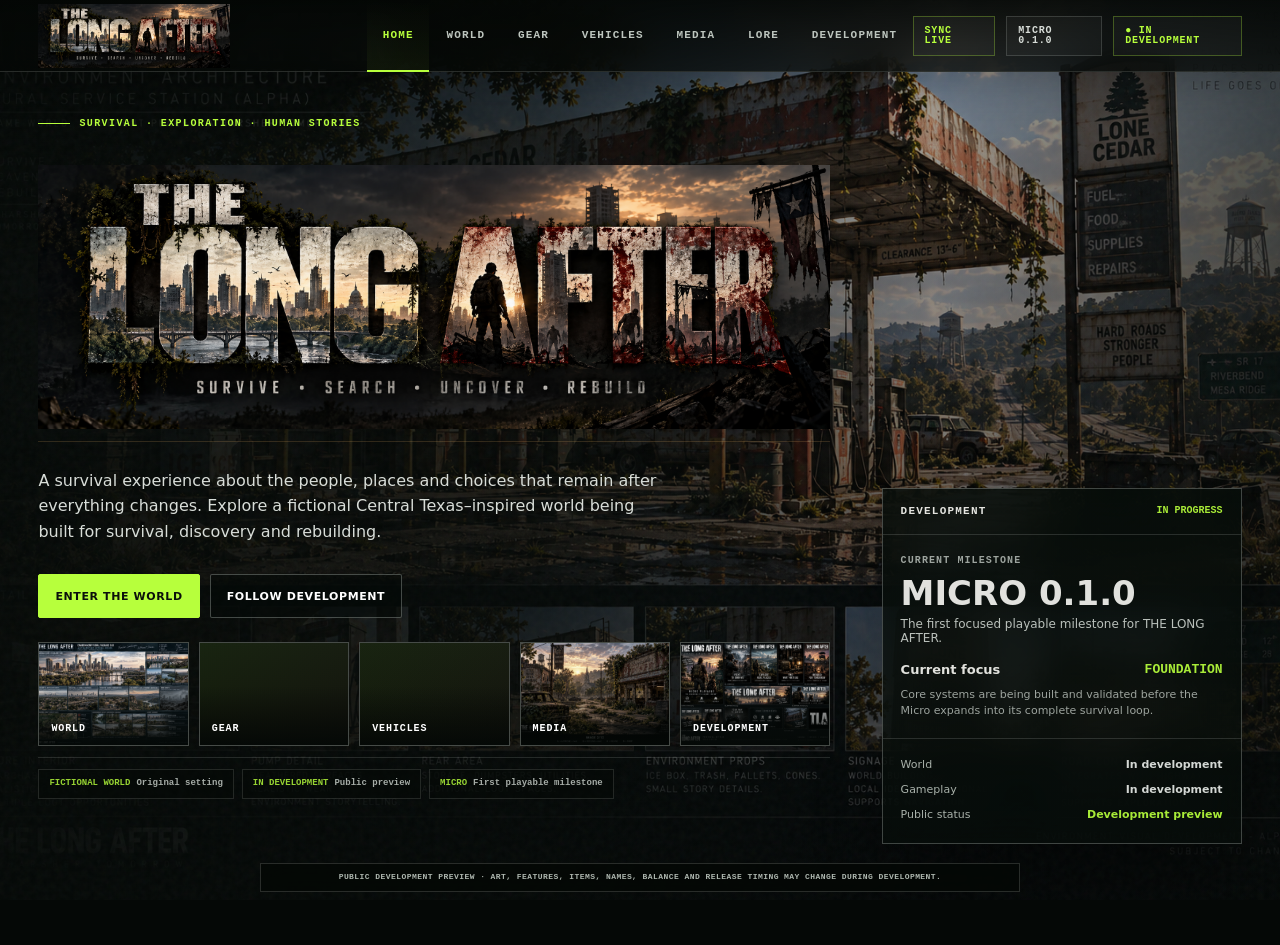
==== commit 9f6b9a82: "Remove stale concept art from homepage launch cards" ====
--- a/index.html
+++ b/index.html
@@ -19,7 +19,7 @@
 .site-disclaimer{position:fixed;left:50%;bottom:10px;transform:translateX(-50%);z-index:100;width:min(900px,calc(100% - 24px));padding:8px 12px;border:1px solid var(--line);background:rgba(4,8,6,.9);backdrop-filter:blur(12px);color:#aeb7af;text-align:center;font:700 9px/1.35 ui-monospace,SFMono-Regular,Menlo,monospace;letter-spacing:.055em}.item-tab strong:after{content:"  ›";color:var(--acid)}header{height:76px;display:grid;grid-template-columns:minmax(220px,1fr) auto minmax(220px,1fr);align-items:center;padding:0 30px;border-bottom:1px solid var(--line);background:rgba(5,9,7,.78);backdrop-filter:blur(16px);position:relative;z-index:50}.brand{display:flex;align-items:center;gap:12px;min-width:0}.brand-lock{border:0;background:transparent;color:inherit;text-align:left;cursor:pointer;padding:0}.brand-title{display:block;font-family:Impact,Haettenschweiler,"Arial Narrow Bold",sans-serif;font-size:24px;line-height:.82;letter-spacing:-.045em;color:#d9d8d0;text-shadow:0 1px 0 #111,0 0 12px rgba(228,170,103,.18);filter:contrast(1.12)}.brand small{display:block;margin-top:6px;font:8px/1.2 ui-monospace,SFMono-Regular,Menlo,monospace;color:#b9a98d;letter-spacing:.105em}.primary-nav{display:flex;align-items:center;gap:2px}.nav{height:76px;border:0;border-bottom:2px solid transparent;background:transparent;color:#bdc5be;padding:0 15px;cursor:pointer;font:700 11px/1 ui-monospace,SFMono-Regular,Menlo,monospace;letter-spacing:.105em;text-transform:uppercase;transition:.18s ease}.nav:hover{color:white;background:rgba(255,255,255,.02)}.nav.active{color:var(--acid);border-bottom-color:var(--acid);background:linear-gradient(180deg,transparent,rgba(183,255,60,.05))}.head-right{display:flex;justify-content:flex-end;gap:11px;align-items:center}.live,.eta-pill{border:1px solid var(--line);background:rgba(255,255,255,.03);padding:9px 11px;font:700 10px/1 ui-monospace,SFMono-Regular,Menlo,monospace;letter-spacing:.08em}.live{color:var(--acid);border-color:rgba(183,255,60,.28)}.eta-pill{color:#d8ddd8}.stage{position:absolute;top:76px;left:0;right:0;bottom:0}.screen{position:absolute;inset:0;padding:34px 46px 38px;opacity:0;pointer-events:none;transform:translateY(8px) scale(.997);transition:opacity .22s ease,transform .25s ease}.screen.active{opacity:1;pointer-events:auto;transform:none}.micro-label{display:flex;align-items:center;gap:9px;color:var(--acid);font:700 10px/1 ui-monospace,SFMono-Regular,Menlo,monospace;letter-spacing:.14em;text-transform:uppercase}.micro-label::before{content:"";width:32px;height:1px;background:var(--acid)}
 /* HOME */
 .home-grid{height:100%;max-width:1550px;margin:auto;display:grid;grid-template-columns:minmax(0,1.15fr) 390px;gap:42px;align-items:end;padding-bottom:18px}.hero{max-width:900px;padding-bottom:26px}.hero h1{margin:18px 0 22px}.locked-title{position:relative;margin:18px 0 26px;width:min(900px,100%);padding:18px 0 12px;border-bottom:1px solid rgba(228,170,103,.28)}.locked-main{font-family:Impact,Haettenschweiler,"Arial Narrow Bold",sans-serif;font-size:clamp(68px,8.2vw,132px);line-height:.78;letter-spacing:-.055em;text-transform:uppercase;color:#d8d7cf;text-shadow:0 3px 0 #090b09,0 0 30px rgba(126,86,54,.24);filter:contrast(1.15)}.locked-main:after{content:"";display:block;height:7px;margin-top:15px;background:linear-gradient(90deg,#71513b 0 12%,transparent 12% 15%,#8b6847 15% 38%,transparent 38% 41%,#6d4a34 41% 72%,transparent 72% 75%,#8a6545 75%);opacity:.72}.locked-tag{margin-top:10px;color:#c5b79e;font:800 clamp(9px,1vw,13px)/1 ui-monospace,SFMono-Regular,Menlo,monospace;letter-spacing:.19em}.locked-silhouette{position:absolute;right:8%;bottom:28px;font-size:clamp(30px,4vw,58px);line-height:1;color:#101410;transform:rotate(-4deg);text-shadow:0 0 8px rgba(183,255,60,.08)}.tagline{font-size:18px;max-width:680px;line-height:1.6;color:#d6dbd6}.hero-actions{display:flex;gap:10px;flex-wrap:wrap;margin-top:26px}.btn{border:1px solid var(--line2);background:rgba(5,9,7,.58);color:white;padding:13px 16px;cursor:pointer;font-size:11px;font-weight:850;letter-spacing:.055em;text-transform:uppercase}.btn.primary{background:var(--acid);border-color:var(--acid);color:#0b100b}.release-card{background:linear-gradient(180deg,rgba(7,13,10,.92),rgba(7,13,10,.77));border:1px solid var(--line2);box-shadow:var(--shadow);backdrop-filter:blur(18px)}.release-head{padding:17px 18px;border-bottom:1px solid var(--line);display:flex;justify-content:space-between;align-items:center}.release-head b{font:800 11px/1 ui-monospace,SFMono-Regular,Menlo,monospace;letter-spacing:.11em}.release-head span{color:var(--acid);font:700 10px/1 ui-monospace,SFMono-Regular,Menlo,monospace}.release-main{padding:21px 18px 17px}.release-main small{display:block;color:var(--muted);font:700 10px/1 ui-monospace,SFMono-Regular,Menlo,monospace;letter-spacing:.11em;text-transform:uppercase}.release-main strong{display:block;font-size:34px;line-height:1;margin:10px 0 7px}.release-main p{font-size:12px;color:#c7cec8;margin:0}.phase-box{padding:0 18px 18px}.phase-row{display:flex;justify-content:space-between;font-size:13px;font-weight:800;margin-bottom:8px}.phase-row span:last-child{color:var(--acid);font-family:ui-monospace,SFMono-Regular,Menlo,monospace}.bar{height:5px;background:rgba(255,255,255,.08);overflow:hidden}.bar i{display:block;height:100%;background:var(--acid)}.percent-gauge{display:flex;align-items:center;justify-content:space-between;margin-top:9px;padding:8px 10px;border:1px solid rgba(183,255,60,.2);background:rgba(183,255,60,.045)}.percent-gauge span{color:var(--muted);font:700 9px/1 ui-monospace,SFMono-Regular,Menlo,monospace;letter-spacing:.09em;text-transform:uppercase}.percent-gauge strong{color:var(--acid);font:900 18px/1 ui-monospace,SFMono-Regular,Menlo,monospace}.release-note{margin-top:10px;color:var(--muted);font-size:11px;line-height:1.5}.release-bands{border-top:1px solid var(--line);padding:13px 18px 16px}.band{display:flex;justify-content:space-between;gap:14px;padding:6px 0;font-size:11px;color:#b7c0b8}.band b{color:#e6eae6}.band.target b{color:var(--acid)}
-.launch-index{margin-top:24px;display:grid;grid-template-columns:repeat(5,minmax(110px,1fr));gap:9px;max-width:900px}.launch-card{position:relative;height:112px;border:1px solid var(--line2);overflow:hidden;background:#080c09;cursor:pointer;text-align:left;color:white;padding:0}.launch-card:before{content:"";position:absolute;inset:0;background:var(--cover);background-size:cover;background-position:center;filter:saturate(.72);transition:.2s}.launch-card:after{content:"";position:absolute;inset:0;background:linear-gradient(0deg,rgba(3,7,5,.96),rgba(3,7,5,.15))}.launch-card span{position:absolute;z-index:2;left:12px;bottom:11px;font:850 10px/1 ui-monospace,SFMono-Regular,Menlo,monospace;letter-spacing:.09em;text-transform:uppercase}.launch-card:hover{border-color:var(--acid)}.launch-card:hover:before{transform:scale(1.035);filter:saturate(.95)}.activity-strip{margin-top:11px;border-top:1px solid var(--line);padding-top:11px;display:flex;gap:8px;flex-wrap:wrap}.activity-entry{border:1px solid var(--line);background:rgba(5,9,7,.68);color:#c9d0ca;padding:8px 10px;font:700 9px/1.25 ui-monospace,SFMono-Regular,Menlo,monospace}.activity-entry b{color:var(--acid);margin-right:6px}
+.launch-index{margin-top:24px;display:grid;grid-template-columns:repeat(5,minmax(110px,1fr));gap:9px;max-width:900px}.launch-card{position:relative;height:112px;border:1px solid var(--line2);overflow:hidden;background:#080c09;cursor:pointer;text-align:left;color:white;padding:0}.launch-card:before{content:"";position:absolute;inset:0;background:var(--cover);background-size:cover;background-position:center;filter:saturate(.72);transition:.2s}.launch-card:after{content:"";position:absolute;inset:0;background:linear-gradient(0deg,rgba(3,7,5,.96),rgba(3,7,5,.15))}.launch-card span{position:absolute;z-index:2;left:12px;bottom:11px;font:850 10px/1 ui-monospace,SFMono-Regular,Menlo,monospace;letter-spacing:.09em;text-transform:uppercase}.launch-card:hover{border-color:var(--acid)}.launch-card:hover:before{transform:scale(1.035);filter:saturate(.95)}.launch-card-pending:before{background:linear-gradient(135deg,rgba(183,255,60,.08),rgba(228,170,103,.06)),linear-gradient(180deg,#0b110d,#050806);filter:none}.launch-card-pending:after{background:linear-gradient(0deg,rgba(3,7,5,.96),rgba(3,7,5,.18))}.activity-strip{margin-top:11px;border-top:1px solid var(--line);padding-top:11px;display:flex;gap:8px;flex-wrap:wrap}.activity-entry{border:1px solid var(--line);background:rgba(5,9,7,.68);color:#c9d0ca;padding:8px 10px;font:700 9px/1.25 ui-monospace,SFMono-Regular,Menlo,monospace}.activity-entry b{color:var(--acid);margin-right:6px}
 /* HUBS */
 .hub{height:100%;max-width:1560px;margin:auto;display:grid;grid-template-columns:330px minmax(0,1fr);gap:30px}.rail{align-self:stretch;border:1px solid var(--line);background:rgba(7,12,9,.74);backdrop-filter:blur(16px);box-shadow:var(--shadow);display:flex;flex-direction:column}.rail-top{padding:24px;border-bottom:1px solid var(--line)}.rail-top h2{font-size:36px;letter-spacing:-.035em;margin:10px 0 7px}.rail-top p{font-size:12px;line-height:1.55;color:var(--muted);margin:0}.item-tabs{padding:8px;display:flex;flex-direction:column;gap:4px;overflow:auto}.item-tab{border:0;border-left:2px solid transparent;background:transparent;color:#bdc5be;text-align:left;padding:15px 13px;cursor:pointer}.item-tab strong{display:block;font-size:13px}.item-tab small{display:block;margin-top:5px;color:#8f9991;font-size:10px;line-height:1.4}.item-tab:hover{background:rgba(255,255,255,.025);color:white}.item-tab.active{border-left-color:var(--acid);background:rgba(183,255,60,.055);color:var(--acid)}.item-tab.active small{color:#b3c2b5}.workspace{position:relative;border:1px solid var(--line);overflow:hidden;background:rgba(5,9,7,.74);box-shadow:var(--shadow);min-height:0}.workspace-bg{position:absolute;inset:0;background-size:cover;background-position:center right;filter:saturate(.95) contrast(1.04);transition:opacity .18s ease}.workspace-bg::after{content:"";position:absolute;inset:0;background:linear-gradient(90deg,rgba(4,8,6,.96) 0%,rgba(4,8,6,.78) 38%,rgba(4,8,6,.08) 56%,rgba(4,8,6,0) 100%)}.workspace-body{width:55%;max-width:760px}.workspace-body .detail,.workspace-body .facts{background:rgba(5,9,7,.88);backdrop-filter:blur(7px)}.workspace-body{position:relative;z-index:2;height:100%;padding:40px 42px;display:flex;flex-direction:column;max-width:760px}.chip{align-self:flex-start;padding:7px 9px;border:1px solid rgba(183,255,60,.28);background:rgba(183,255,60,.07);color:var(--acid);font:700 9px/1 ui-monospace,SFMono-Regular,Menlo,monospace;letter-spacing:.1em;text-transform:uppercase}.chip.ref{color:#f0c785;border-color:rgba(228,170,103,.32);background:rgba(228,170,103,.07)}.workspace h3{font-size:clamp(48px,5.3vw,82px);line-height:.9;letter-spacing:-.05em;text-transform:uppercase;margin:22px 0 16px}.workspace-copy{font-size:15px;line-height:1.65;color:#d0d6d0;max-width:640px}.subnav{display:flex;gap:6px;flex-wrap:wrap;margin-top:20px}.subnav button{border:1px solid var(--line);background:rgba(0,0,0,.27);color:#bec6bf;padding:10px 12px;cursor:pointer;font:700 10px/1 ui-monospace,SFMono-Regular,Menlo,monospace;letter-spacing:.08em;text-transform:uppercase}.subnav button.active{border-color:rgba(183,255,60,.45);color:var(--acid);background:rgba(183,255,60,.06)}.detail{margin-top:10px;border:1px solid var(--line);background:rgba(5,9,7,.62);padding:15px 16px;color:#cbd2cc;font-size:13px;line-height:1.55;min-height:74px}.facts{display:grid;grid-template-columns:repeat(3,minmax(0,1fr));gap:10px;margin-top:auto;padding-top:28px}.fact{border-top:1px solid var(--line2);padding-top:10px}.fact b{display:block;color:var(--muted);font:700 9px/1 ui-monospace,SFMono-Regular,Menlo,monospace;letter-spacing:.09em;text-transform:uppercase;margin-bottom:7px}.fact span{font-weight:800;font-size:13px}.backline{display:none}
 /* Showcase item art: full-width presentation above item information. */
@@ -183,6 +183,30 @@
 .workspace-bg{transition:transform .18s ease}
 @media(prefers-reduced-motion:reduce){.workspace-bg{transition:none!important}.workspace-bg:hover{transform:none!important}}
 
+
+/* Do not reuse catalog artwork as UI wallpaper on content screens. */
+.screen:not([data-view="home"])>.screen-bg,
+.screen:not([data-view="home"]) .screen-bg{background-image:none!important;opacity:0!important}
+
+
+/* Dedicated artwork stage: no captions, controls, chips or copy may overlap the image plane. */
+.workspace-bg>*{display:none!important}
+.workspace-bg{overflow:hidden!important}
+.workspace-body{isolation:isolate}
+@media(max-width:900px){
+ .workspace-bg{background-size:contain!important;background-position:center center!important}
+}
+
+
+/* Consistent visual-stage sizing prevents UI from squeezing approved artwork. */
+.workspace-bg{aspect-ratio:16/10!important;width:100%!important;min-width:0!important}
+@media(min-width:901px){.workspace{min-height:min(720px,72vh)!important}.workspace-bg{aspect-ratio:auto!important}}
+@media(max-width:900px){.workspace-body{max-height:none!important}}
+
+
+/* Non-final art disclosure lives with copy, never over the artwork. */
+.workspace-body .chip.ref{letter-spacing:.08em}
+
 </style>
 </head>
 <body>
@@ -210,8 +234,8 @@
           <div class="hero-actions"><button class="btn primary" data-jump="world">Enter the world</button><button class="btn" data-jump="roadmap">Follow development</button></div>
 <div class="launch-index" aria-label="Project index">
 <button class="launch-card" data-jump="world" style="--cover:url('assets/world-board.png')"><span>World</span></button>
-<button class="launch-card" data-jump="arsenal" style="--cover:url('assets/smg.png')"><span>Gear</span></button>
-<button class="launch-card" data-jump="vehicles" style="--cover:url('assets/vehicles.png')"><span>Vehicles</span></button>
+<button class="launch-card launch-card-pending" data-jump="arsenal"><span>Gear</span></button>
+<button class="launch-card launch-card-pending" data-jump="vehicles"><span>Vehicles</span></button>
 <button class="launch-card" data-jump="audio" style="--cover:url('assets/diner.png')"><span>Media</span></button>
 <button class="launch-card" data-jump="roadmap" style="--cover:url('assets/promo-pack.png')"><span>Development</span></button>
 </div>
@@ -289,24 +313,24 @@
  gradient:{img:'assets/world-board.png',chip:'WORLD STRUCTURE',title:'World Gradient',body:'The regional structure transitions from Civilization through Frontier and Wilderness into Dead Zones, helping world density and risk shift naturally across the map.',facts:[['FLOW','Civilization → Dead Zones'],['PURPOSE','Density + risk'],['STATUS','Approved direction']],details:{Overview:'The gradient guides visual density, infrastructure, vegetation and encounter tone.',Biomes:'Urban, suburban, rural, wilderness and dead-zone language can be expanded as independent biome entries.',Implementation:'Biome transition prototypes stay within the current Micro roadmap scope.'}}
 },
 arsenal:{
- smg:{img:'assets/smg.png',chip:'CONCEPT / REFERENCE',chipClass:'ref',title:'SMG',body:'A dedicated item workspace for the compact SMG direction. The page is built so this family can grow into multiple approved versions without taking over the arsenal screen.',facts:[['CLASS','Compact firearm'],['VISUAL','Worn survival direction'],['STATUS','Reference']],details:{Overview:'Current imagery is concept/reference material, not a claim that this exact model ships in Micro 0.1.0.',Variants:'Reserved for standard, scavenged, custom, finish, wear-state and attachment variants once approved.',Gallery:'Turnarounds, closeups and in-game captures can be added here as they are approved.',Implementation:'Runtime stats, animation, audio, pickup behavior and provenance should appear only after tested build evidence exists.'}},
- sidearm:{img:'assets/sidearm.png',chip:'FAMILY SLOT · NOT FINAL ART',chipClass:'ref',title:'Sidearm',body:'The sidearm receives its own permanent workspace so approved versions can be added later without reorganizing the website.',facts:[['CLASS','Sidearm'],['VARIANTS','Expandable'],['STATUS','Reserved family']],details:{Overview:'This screen is reserved for the approved sidearm family.',Variants:'Future caliber, finish, wear-state and attachment variants can be added here.',Gallery:'Only approved project imagery should be promoted.'}},
- shotgun:{img:'assets/pump-shotgun.png',chip:'CONCEPT / REFERENCE',chipClass:'ref',title:'Pump Shotgun',body:'A dedicated concept page for the pump-action shotgun family. It is presented as a fictional game prop direction rather than a real-world branded model.',facts:[['CLASS','Long gun concept'],['ROLE','Close-range family'],['STATUS','Subject to change']],details:{Overview:'This page isolates the shotgun concept so its visual direction can be reviewed independently.',Variants:'Wear, finish and production-safe fictional variants may be documented here after approval.',Gallery:'Approved concept sheets and eventual in-game captures belong here.',Implementation:'Gameplay behavior is not claimed until supported by tested build evidence.'}},
- rifle:{img:'assets/survivor-rifle.png',chip:'CONCEPT / REFERENCE',chipClass:'ref',title:'Survivor Rifle',body:'A dedicated long-gun concept family for THE LONG AFTER. Final silhouette, materials and implementation remain subject to production approval.',facts:[['CLASS','Rifle concept'],['IDENTITY','Fictional game prop'],['STATUS','Subject to change']],details:{Overview:'The rifle now has its own item-level page rather than being grouped into generic arsenal art.',Variants:'Approved visual variants can be added without changing the navigation structure.',Gallery:'Only project-approved imagery should be promoted.',Implementation:'Final gameplay properties remain tied to tested build evidence.'}},
- launcher:{img:'assets/launcher.png',chip:'CONCEPT / REFERENCE',chipClass:'ref',title:'Launcher',body:'A separate heavy-weapon concept workspace reserved for fictional production-safe art and future approved implementation details.',facts:[['CLASS','Heavy weapon concept'],['ART','Fictionalized'],['STATUS','Subject to change']],details:{Overview:'This page separates the launcher family from other weapon props.',Variants:'Future approved fictional variants can be cataloged here.',Gallery:'Reference imagery must not be presented as a final shipping asset.',Implementation:'No gameplay capability is claimed until validated in the build.'}},
+ smg:{img:'assets/smg.png',chip:'CONCEPT ART · REPLACEMENT PLANNED',chipClass:'ref',title:'SMG',body:'A dedicated item workspace for the compact SMG direction. The page is built so this family can grow into multiple approved versions without taking over the arsenal screen.',facts:[['CLASS','Compact firearm'],['VISUAL','Worn survival direction'],['STATUS','Reference']],details:{Overview:'Current imagery is concept/reference material, not a claim that this exact model ships in Micro 0.1.0.',Variants:'Reserved for standard, scavenged, custom, finish, wear-state and attachment variants once approved.',Gallery:'Turnarounds, closeups and in-game captures can be added here as they are approved.',Implementation:'Runtime stats, animation, audio, pickup behavior and provenance should appear only after tested build evidence exists.'}},
+ sidearm:{img:'assets/sidearm.png',chip:'CONCEPT ART · REPLACEMENT PLANNED',chipClass:'ref',title:'Sidearm',body:'The sidearm receives its own permanent workspace so approved versions can be added later without reorganizing the website.',facts:[['CLASS','Sidearm'],['VARIANTS','Expandable'],['STATUS','Reserved family']],details:{Overview:'This screen is reserved for the approved sidearm family.',Variants:'Future caliber, finish, wear-state and attachment variants can be added here.',Gallery:'Only approved project imagery should be promoted.'}},
+ shotgun:{img:'assets/pump-shotgun.png',chip:'CONCEPT ART · REPLACEMENT PLANNED',chipClass:'ref',title:'Pump Shotgun',body:'A dedicated concept page for the pump-action shotgun family. It is presented as a fictional game prop direction rather than a real-world branded model.',facts:[['CLASS','Long gun concept'],['ROLE','Close-range family'],['STATUS','Subject to change']],details:{Overview:'This page isolates the shotgun concept so its visual direction can be reviewed independently.',Variants:'Wear, finish and production-safe fictional variants may be documented here after approval.',Gallery:'Approved concept sheets and eventual in-game captures belong here.',Implementation:'Gameplay behavior is not claimed until supported by tested build evidence.'}},
+ rifle:{img:'assets/survivor-rifle.png',chip:'CONCEPT ART · REPLACEMENT PLANNED',chipClass:'ref',title:'Survivor Rifle',body:'A dedicated long-gun concept family for THE LONG AFTER. Final silhouette, materials and implementation remain subject to production approval.',facts:[['CLASS','Rifle concept'],['IDENTITY','Fictional game prop'],['STATUS','Subject to change']],details:{Overview:'The rifle now has its own item-level page rather than being grouped into generic arsenal art.',Variants:'Approved visual variants can be added without changing the navigation structure.',Gallery:'Only project-approved imagery should be promoted.',Implementation:'Final gameplay properties remain tied to tested build evidence.'}},
+ launcher:{img:'assets/launcher.png',chip:'CONCEPT ART · REPLACEMENT PLANNED',chipClass:'ref',title:'Launcher',body:'A separate heavy-weapon concept workspace reserved for fictional production-safe art and future approved implementation details.',facts:[['CLASS','Heavy weapon concept'],['ART','Fictionalized'],['STATUS','Subject to change']],details:{Overview:'This page separates the launcher family from other weapon props.',Variants:'Future approved fictional variants can be cataloged here.',Gallery:'Reference imagery must not be presented as a final shipping asset.',Implementation:'No gameplay capability is claimed until validated in the build.'}},
  ammo:{img:'assets/ammunition.png',chip:'SUPPLY FAMILY',title:'Ammunition',body:'Ammunition is treated as its own family so calibers, packaging, condition states, storage and gameplay behavior can expand cleanly over time.',facts:[['TYPE','Consumable supply'],['STATES','Caliber + condition'],['STATUS','Expandable family']],details:{Overview:'Ammo types can later receive dedicated child tabs as the loot system grows.',Variants:'Caliber, box state, loose rounds, magazines and storage containers can be represented separately.',Implementation:'Public behavior should follow the tested inventory and weapon build rather than concept boards.'}}
 },
 vehicles:{
- utility:{img:'assets/utility-vehicle.png',chip:'CONCEPT / REFERENCE',chipClass:'ref',title:'Utility Vehicles',body:'Vehicle content is organized by family so each approved vehicle can later open into its own complete workspace with variants, condition states, storage and implementation status.',facts:[['ROLE','World traversal'],['DESIGN','Fictional categories'],['STATUS','Reference']],details:{Overview:'Vehicle-aware scale is accounted for from the environment standard onward.',Variants:'Civilian, service, emergency and scavenged versions can later live under dedicated vehicle screens.',Implementation:'Driveability and final vehicle systems are not advertised until present in the tested build.'}},
- construction:{img:'assets/vehicles.png',chip:'CONCEPT / REFERENCE',chipClass:'ref',title:'Construction Fleet',body:'Excavators, loaders, graders, dump trucks and other construction categories support world dressing and future interaction opportunities without borrowing real brand identity.',facts:[['USE','Environment + future systems'],['BRANDS','Fictional only'],['STATUS','Reference']],details:{Overview:'Current construction-vehicle imagery is visual reference.',Variants:'Heavy, medium and support equipment can branch into separate pages later.',Gallery:'Final production assets remain distinct from concept boards.'}},
- excavator:{img:'assets/excavator.png',chip:'CONCEPT / REFERENCE',chipClass:'ref',title:'Excavator',body:'A dedicated heavy-equipment prop page for the excavator family used in construction, industrial and roadside world dressing.',facts:[['TYPE','Heavy equipment prop'],['USE','World dressing'],['STATUS','Subject to change']],details:{Overview:'Excavator art is treated as a fictional game prop rather than a real manufacturer model.',Variants:'Condition, wear and attachment states can be added after approval.',Gallery:'Approved turnarounds and in-game captures belong here.',Implementation:'Interactive behavior is not implied until implemented and tested.'}},
- bulldozer:{img:'assets/bulldozer.png',chip:'CONCEPT / REFERENCE',chipClass:'ref',title:'Bulldozer',body:'A dedicated bulldozer prop family for roadwork, industrial and abandoned construction scenes.',facts:[['TYPE','Heavy equipment prop'],['USE','Environment'],['STATUS','Subject to change']],details:{Overview:'The bulldozer receives its own page and identity within the vehicle library.',Variants:'Approved wear, blade and condition variants may expand here.',Gallery:'Production-safe art replaces generic board imagery as it is approved.',Implementation:'Current presentation does not promise driveability.'}},
- loader:{img:'assets/wheel-loader.png',chip:'CONCEPT / REFERENCE',chipClass:'ref',title:'Wheel Loader',body:'A dedicated wheel-loader prop family intended for construction and industrial environments.',facts:[['TYPE','Construction prop'],['ROLE','World dressing'],['STATUS','Subject to change']],details:{Overview:'This item is separated from the generic construction-fleet board.',Variants:'Bucket, wear and condition treatments may be added after approval.',Gallery:'Approved item-specific imagery will replace shared reference art.',Implementation:'Interaction remains phase-gated.'}},
- dumptruck:{img:'assets/dump-truck.png',chip:'CONCEPT / REFERENCE',chipClass:'ref',title:'Dump Truck',body:'A dedicated dump-truck prop page for construction corridors, worksites and abandoned infrastructure.',facts:[['TYPE','Construction vehicle prop'],['ROLE','Environment'],['STATUS','Subject to change']],details:{Overview:'The dump truck now has a direct item destination.',Variants:'Bed, wear and condition variants can be documented here.',Gallery:'Only approved project art should be promoted.',Implementation:'Driveability is not implied by inclusion on this page.'}},
- grader:{img:'assets/motor-grader.png',chip:'CONCEPT / REFERENCE',chipClass:'ref',title:'Motor Grader',body:'A dedicated roadwork prop family supporting highway, rural-road and construction storytelling.',facts:[['TYPE','Roadwork prop'],['ROLE','Environment'],['STATUS','Subject to change']],details:{Overview:'The motor grader is treated as its own fictional prop family.',Variants:'Approved wear and configuration variants can expand here.',Gallery:'Item-specific art will be added as approved.',Implementation:'Current status is visual/reference only.'}},
- backhoe:{img:'assets/backhoe-loader.png',chip:'CONCEPT / REFERENCE',chipClass:'ref',title:'Backhoe Loader',body:'A dedicated backhoe-loader prop family for utility, roadside and construction scenes.',facts:[['TYPE','Construction prop'],['ROLE','World dressing'],['STATUS','Subject to change']],details:{Overview:'This equipment family has a direct page for future production detail.',Variants:'Bucket, stabilizer and condition treatments can be cataloged after approval.',Gallery:'Approved item art belongs here.',Implementation:'No interactive behavior is promised at this stage.'}},
- skidsteer:{img:'assets/skid-steer.png',chip:'CONCEPT / REFERENCE',chipClass:'ref',title:'Skid Steer',body:'A compact construction-equipment prop family suited to service yards, worksites and settlement maintenance areas.',facts:[['TYPE','Compact equipment prop'],['ROLE','Environment'],['STATUS','Subject to change']],details:{Overview:'The skid steer now has a dedicated item workspace.',Variants:'Attachment and condition variants may be added when approved.',Gallery:'Final production imagery remains distinct from reference boards.',Implementation:'Interaction remains unconfirmed until tested.'}},
- telehandler:{img:'assets/telehandler.png',chip:'CONCEPT / REFERENCE',chipClass:'ref',title:'Telehandler',body:'A material-handling prop family for industrial yards, construction sites and logistics spaces.',facts:[['TYPE','Material-handling prop'],['ROLE','Environment'],['STATUS','Subject to change']],details:{Overview:'The telehandler is separated into its own direct destination.',Variants:'Fork, boom, wear and condition variants can expand after approval.',Gallery:'Approved production art will populate this page.',Implementation:'Inclusion does not imply a playable vehicle system.'}},
+ utility:{img:'assets/utility-vehicle.png',chip:'CONCEPT ART · REPLACEMENT PLANNED',chipClass:'ref',title:'Utility Vehicles',body:'Vehicle content is organized by family so each approved vehicle can later open into its own complete workspace with variants, condition states, storage and implementation status.',facts:[['ROLE','World traversal'],['DESIGN','Fictional categories'],['STATUS','Reference']],details:{Overview:'Vehicle-aware scale is accounted for from the environment standard onward.',Variants:'Civilian, service, emergency and scavenged versions can later live under dedicated vehicle screens.',Implementation:'Driveability and final vehicle systems are not advertised until present in the tested build.'}},
+ construction:{img:'assets/vehicles.png',chip:'CONCEPT ART · REPLACEMENT PLANNED',chipClass:'ref',title:'Construction Fleet',body:'Excavators, loaders, graders, dump trucks and other construction categories support world dressing and future interaction opportunities without borrowing real brand identity.',facts:[['USE','Environment + future systems'],['BRANDS','Fictional only'],['STATUS','Reference']],details:{Overview:'Current construction-vehicle imagery is visual reference.',Variants:'Heavy, medium and support equipment can branch into separate pages later.',Gallery:'Final production assets remain distinct from concept boards.'}},
+ excavator:{img:'assets/excavator.png',chip:'CONCEPT ART · REPLACEMENT PLANNED',chipClass:'ref',title:'Excavator',body:'A dedicated heavy-equipment prop page for the excavator family used in construction, industrial and roadside world dressing.',facts:[['TYPE','Heavy equipment prop'],['USE','World dressing'],['STATUS','Subject to change']],details:{Overview:'Excavator art is treated as a fictional game prop rather than a real manufacturer model.',Variants:'Condition, wear and attachment states can be added after approval.',Gallery:'Approved turnarounds and in-game captures belong here.',Implementation:'Interactive behavior is not implied until implemented and tested.'}},
+ bulldozer:{img:'assets/bulldozer.png',chip:'CONCEPT ART · REPLACEMENT PLANNED',chipClass:'ref',title:'Bulldozer',body:'A dedicated bulldozer prop family for roadwork, industrial and abandoned construction scenes.',facts:[['TYPE','Heavy equipment prop'],['USE','Environment'],['STATUS','Subject to change']],details:{Overview:'The bulldozer receives its own page and identity within the vehicle library.',Variants:'Approved wear, blade and condition variants may expand here.',Gallery:'Production-safe art replaces generic board imagery as it is approved.',Implementation:'Current presentation does not promise driveability.'}},
+ loader:{img:'assets/wheel-loader.png',chip:'CONCEPT ART · REPLACEMENT PLANNED',chipClass:'ref',title:'Wheel Loader',body:'A dedicated wheel-loader prop family intended for construction and industrial environments.',facts:[['TYPE','Construction prop'],['ROLE','World dressing'],['STATUS','Subject to change']],details:{Overview:'This item is separated from the generic construction-fleet board.',Variants:'Bucket, wear and condition treatments may be added after approval.',Gallery:'Approved item-specific imagery will replace shared reference art.',Implementation:'Interaction remains phase-gated.'}},
+ dumptruck:{img:'assets/dump-truck.png',chip:'CONCEPT ART · REPLACEMENT PLANNED',chipClass:'ref',title:'Dump Truck',body:'A dedicated dump-truck prop page for construction corridors, worksites and abandoned infrastructure.',facts:[['TYPE','Construction vehicle prop'],['ROLE','Environment'],['STATUS','Subject to change']],details:{Overview:'The dump truck now has a direct item destination.',Variants:'Bed, wear and condition variants can be documented here.',Gallery:'Only approved project art should be promoted.',Implementation:'Driveability is not implied by inclusion on this page.'}},
+ grader:{img:'assets/motor-grader.png',chip:'CONCEPT ART · REPLACEMENT PLANNED',chipClass:'ref',title:'Motor Grader',body:'A dedicated roadwork prop family supporting highway, rural-road and construction storytelling.',facts:[['TYPE','Roadwork prop'],['ROLE','Environment'],['STATUS','Subject to change']],details:{Overview:'The motor grader is treated as its own fictional prop family.',Variants:'Approved wear and configuration variants can expand here.',Gallery:'Item-specific art will be added as approved.',Implementation:'Current status is visual/reference only.'}},
+ backhoe:{img:'assets/backhoe-loader.png',chip:'CONCEPT ART · REPLACEMENT PLANNED',chipClass:'ref',title:'Backhoe Loader',body:'A dedicated backhoe-loader prop family for utility, roadside and construction scenes.',facts:[['TYPE','Construction prop'],['ROLE','World dressing'],['STATUS','Subject to change']],details:{Overview:'This equipment family has a direct page for future production detail.',Variants:'Bucket, stabilizer and condition treatments can be cataloged after approval.',Gallery:'Approved item art belongs here.',Implementation:'No interactive behavior is promised at this stage.'}},
+ skidsteer:{img:'assets/skid-steer.png',chip:'CONCEPT ART · REPLACEMENT PLANNED',chipClass:'ref',title:'Skid Steer',body:'A compact construction-equipment prop family suited to service yards, worksites and settlement maintenance areas.',facts:[['TYPE','Compact equipment prop'],['ROLE','Environment'],['STATUS','Subject to change']],details:{Overview:'The skid steer now has a dedicated item workspace.',Variants:'Attachment and condition variants may be added when approved.',Gallery:'Final production imagery remains distinct from reference boards.',Implementation:'Interaction remains unconfirmed until tested.'}},
+ telehandler:{img:'assets/telehandler.png',chip:'CONCEPT ART · REPLACEMENT PLANNED',chipClass:'ref',title:'Telehandler',body:'A material-handling prop family for industrial yards, construction sites and logistics spaces.',facts:[['TYPE','Material-handling prop'],['ROLE','Environment'],['STATUS','Subject to change']],details:{Overview:'The telehandler is separated into its own direct destination.',Variants:'Fork, boom, wear and condition variants can expand after approval.',Gallery:'Approved production art will populate this page.',Implementation:'Inclusion does not imply a playable vehicle system.'}},
  roads:{img:'assets/world-board.png',chip:'ENVIRONMENT STANDARD',title:'Road Integration',body:'Road widths, clearances, parking, service yards and highway modules are built to support vehicle scale from the start—even before every vehicle system is playable.',facts:[['SCALE','Vehicle-aware metrics'],['WORLD','Road + highway modules'],['STATUS','Foundation']],details:{Overview:'Vehicle support begins with environment dimensions and modular route design.',World:'Highways, industrial corridors and rural roads form the primary mobility network.',Future:'Persistence, replication and advanced driving remain phase-gated.'}}
 },
 audio:{
@@ -314,7 +338,7 @@
  environment:{img:'assets/diner.png',chip:'AUDIO DIRECTION',title:'Environment',body:'Ambient sound should reinforce place, weather, structure and distance without masking gameplay cues. External reference material does not become a shipping asset without exact rights provenance.',facts:[['ROLE','Place + atmosphere'],['RIGHTS','Traceable source required'],['STATUS','In progress']],details:{Overview:'Wind and other calibration material can inform direction while remaining outside the shipping package.',Rights:'Unknown or ambiguous third-party rights default to HOLD — DO NOT SHIP.',Implementation:'Final event hooks and in-game balance remain part of release QA.'}},
  combat:{img:'assets/promo-pack.png',chip:'MICRO INTEGRATION TARGET',title:'Combat & Infected',body:'Weapon, impact, infected and interaction audio belongs to the gameplay event system, not just an asset folder. The final Micro set must be integrated, provenance-safe and checked in the exported build.',facts:[['HOOKS','Gameplay-event driven'],['QC','Similarity + rights'],['STATUS','Integration pending']],details:{Overview:'The authoritative production package stays separate from temporary review and calibration sources.',Release:'Only approved/licensed audio belongs in the tested release package.',Future:'Larger infected and weapon families can expand later under their own screens.'}}
 }}
-const BGS={home:'assets/lone-cedar.png',world:'assets/world-board.png',arsenal:'assets/smg.png',vehicles:'assets/vehicles.png',audio:'assets/diner.png',roadmap:'assets/promo-pack.png'};
+const BGS={home:'assets/lone-cedar.png'}; // Section art is shown in dedicated unobstructed viewers, not behind UI.
 const state={view:'home',item:{world:'alamo',arsenal:'smg',vehicles:'utility',audio:'footsteps'},detail:{}};
 function render(group){const item=DATA[group][state.item[group]];const root=document.getElementById('workspace-'+group);const keys=Object.keys(item.details);let d=state.detail[group];if(!keys.includes(d))d=keys[0];state.detail[group]=d;root.querySelector('.workspace-bg').style.backgroundImage=`url('${item.img}')`;root.querySelector('.workspace-body').innerHTML=`<div class="chip ${item.chipClass||''}">${item.chip}</div><h3>${item.title}</h3><div class="workspace-copy">${item.body}</div><div class="subnav">${keys.map(k=>`<button class="${k===d?'active':''}" data-detail="${k}" data-detail-group="${group}">${k}</button>`).join('')}</div><div class="detail">${item.details[d]}</div><div class="facts">${item.facts.map(f=>`<div class="fact"><b>${f[0]}</b><span>${f[1]}</span></div>`).join('')}</div>`}
 function setView(view,push=true){if(!document.querySelector(`[data-screen="${view}"]`))view='home';state.view=view;document.querySelectorAll('.screen').forEach(s=>s.classList.toggle('active',s.dataset.screen===view));document.querySelectorAll('.nav').forEach(n=>n.classList.toggle('active',n.dataset.view===view));document.getElementById('bg').style.backgroundImage=`url('${BGS[view]}')`;if(DATA[view])render(view);if(push)history.pushState({},'',`#/${view}${DATA[view]?'/'+state.item[view]:''}`)}
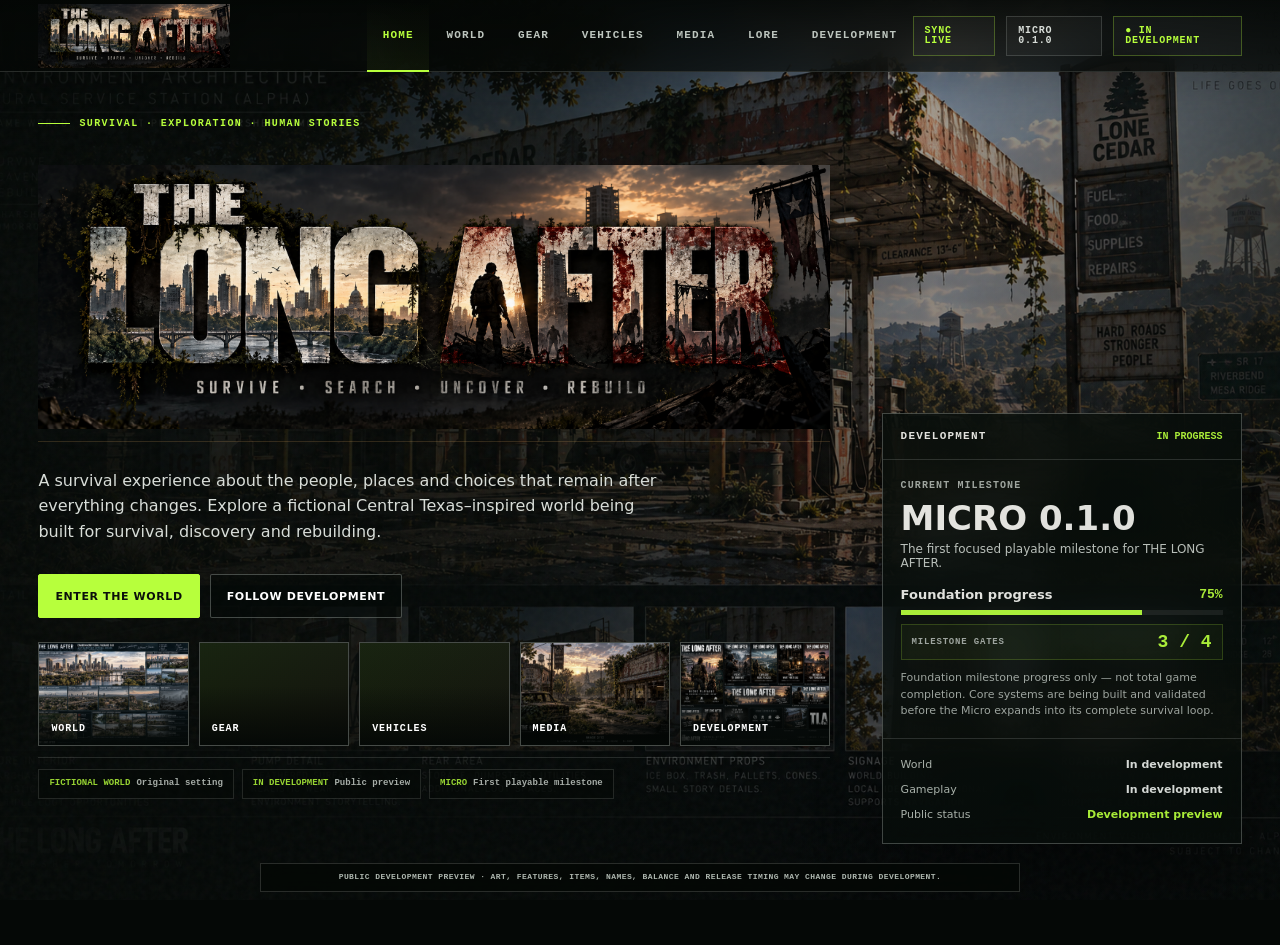
==== commit 36ebc0f1: "Add Foundation milestone percentage gauge" ====
--- a/index.html
+++ b/index.html
@@ -21,7 +21,7 @@
 .home-grid{height:100%;max-width:1550px;margin:auto;display:grid;grid-template-columns:minmax(0,1.15fr) 390px;gap:42px;align-items:end;padding-bottom:18px}.hero{max-width:900px;padding-bottom:26px}.hero h1{margin:18px 0 22px}.locked-title{position:relative;margin:18px 0 26px;width:min(900px,100%);padding:18px 0 12px;border-bottom:1px solid rgba(228,170,103,.28)}.locked-main{font-family:Impact,Haettenschweiler,"Arial Narrow Bold",sans-serif;font-size:clamp(68px,8.2vw,132px);line-height:.78;letter-spacing:-.055em;text-transform:uppercase;color:#d8d7cf;text-shadow:0 3px 0 #090b09,0 0 30px rgba(126,86,54,.24);filter:contrast(1.15)}.locked-main:after{content:"";display:block;height:7px;margin-top:15px;background:linear-gradient(90deg,#71513b 0 12%,transparent 12% 15%,#8b6847 15% 38%,transparent 38% 41%,#6d4a34 41% 72%,transparent 72% 75%,#8a6545 75%);opacity:.72}.locked-tag{margin-top:10px;color:#c5b79e;font:800 clamp(9px,1vw,13px)/1 ui-monospace,SFMono-Regular,Menlo,monospace;letter-spacing:.19em}.locked-silhouette{position:absolute;right:8%;bottom:28px;font-size:clamp(30px,4vw,58px);line-height:1;color:#101410;transform:rotate(-4deg);text-shadow:0 0 8px rgba(183,255,60,.08)}.tagline{font-size:18px;max-width:680px;line-height:1.6;color:#d6dbd6}.hero-actions{display:flex;gap:10px;flex-wrap:wrap;margin-top:26px}.btn{border:1px solid var(--line2);background:rgba(5,9,7,.58);color:white;padding:13px 16px;cursor:pointer;font-size:11px;font-weight:850;letter-spacing:.055em;text-transform:uppercase}.btn.primary{background:var(--acid);border-color:var(--acid);color:#0b100b}.release-card{background:linear-gradient(180deg,rgba(7,13,10,.92),rgba(7,13,10,.77));border:1px solid var(--line2);box-shadow:var(--shadow);backdrop-filter:blur(18px)}.release-head{padding:17px 18px;border-bottom:1px solid var(--line);display:flex;justify-content:space-between;align-items:center}.release-head b{font:800 11px/1 ui-monospace,SFMono-Regular,Menlo,monospace;letter-spacing:.11em}.release-head span{color:var(--acid);font:700 10px/1 ui-monospace,SFMono-Regular,Menlo,monospace}.release-main{padding:21px 18px 17px}.release-main small{display:block;color:var(--muted);font:700 10px/1 ui-monospace,SFMono-Regular,Menlo,monospace;letter-spacing:.11em;text-transform:uppercase}.release-main strong{display:block;font-size:34px;line-height:1;margin:10px 0 7px}.release-main p{font-size:12px;color:#c7cec8;margin:0}.phase-box{padding:0 18px 18px}.phase-row{display:flex;justify-content:space-between;font-size:13px;font-weight:800;margin-bottom:8px}.phase-row span:last-child{color:var(--acid);font-family:ui-monospace,SFMono-Regular,Menlo,monospace}.bar{height:5px;background:rgba(255,255,255,.08);overflow:hidden}.bar i{display:block;height:100%;background:var(--acid)}.percent-gauge{display:flex;align-items:center;justify-content:space-between;margin-top:9px;padding:8px 10px;border:1px solid rgba(183,255,60,.2);background:rgba(183,255,60,.045)}.percent-gauge span{color:var(--muted);font:700 9px/1 ui-monospace,SFMono-Regular,Menlo,monospace;letter-spacing:.09em;text-transform:uppercase}.percent-gauge strong{color:var(--acid);font:900 18px/1 ui-monospace,SFMono-Regular,Menlo,monospace}.release-note{margin-top:10px;color:var(--muted);font-size:11px;line-height:1.5}.release-bands{border-top:1px solid var(--line);padding:13px 18px 16px}.band{display:flex;justify-content:space-between;gap:14px;padding:6px 0;font-size:11px;color:#b7c0b8}.band b{color:#e6eae6}.band.target b{color:var(--acid)}
 .launch-index{margin-top:24px;display:grid;grid-template-columns:repeat(5,minmax(110px,1fr));gap:9px;max-width:900px}.launch-card{position:relative;height:112px;border:1px solid var(--line2);overflow:hidden;background:#080c09;cursor:pointer;text-align:left;color:white;padding:0}.launch-card:before{content:"";position:absolute;inset:0;background:var(--cover);background-size:cover;background-position:center;filter:saturate(.72);transition:.2s}.launch-card:after{content:"";position:absolute;inset:0;background:linear-gradient(0deg,rgba(3,7,5,.96),rgba(3,7,5,.15))}.launch-card span{position:absolute;z-index:2;left:12px;bottom:11px;font:850 10px/1 ui-monospace,SFMono-Regular,Menlo,monospace;letter-spacing:.09em;text-transform:uppercase}.launch-card:hover{border-color:var(--acid)}.launch-card:hover:before{transform:scale(1.035);filter:saturate(.95)}.launch-card-pending:before{background:linear-gradient(135deg,rgba(183,255,60,.08),rgba(228,170,103,.06)),linear-gradient(180deg,#0b110d,#050806);filter:none}.launch-card-pending:after{background:linear-gradient(0deg,rgba(3,7,5,.96),rgba(3,7,5,.18))}.activity-strip{margin-top:11px;border-top:1px solid var(--line);padding-top:11px;display:flex;gap:8px;flex-wrap:wrap}.activity-entry{border:1px solid var(--line);background:rgba(5,9,7,.68);color:#c9d0ca;padding:8px 10px;font:700 9px/1.25 ui-monospace,SFMono-Regular,Menlo,monospace}.activity-entry b{color:var(--acid);margin-right:6px}
 /* HUBS */
-.hub{height:100%;max-width:1560px;margin:auto;display:grid;grid-template-columns:330px minmax(0,1fr);gap:30px}.rail{align-self:stretch;border:1px solid var(--line);background:rgba(7,12,9,.74);backdrop-filter:blur(16px);box-shadow:var(--shadow);display:flex;flex-direction:column}.rail-top{padding:24px;border-bottom:1px solid var(--line)}.rail-top h2{font-size:36px;letter-spacing:-.035em;margin:10px 0 7px}.rail-top p{font-size:12px;line-height:1.55;color:var(--muted);margin:0}.item-tabs{padding:8px;display:flex;flex-direction:column;gap:4px;overflow:auto}.item-tab{border:0;border-left:2px solid transparent;background:transparent;color:#bdc5be;text-align:left;padding:15px 13px;cursor:pointer}.item-tab strong{display:block;font-size:13px}.item-tab small{display:block;margin-top:5px;color:#8f9991;font-size:10px;line-height:1.4}.item-tab:hover{background:rgba(255,255,255,.025);color:white}.item-tab.active{border-left-color:var(--acid);background:rgba(183,255,60,.055);color:var(--acid)}.item-tab.active small{color:#b3c2b5}.workspace{position:relative;border:1px solid var(--line);overflow:hidden;background:rgba(5,9,7,.74);box-shadow:var(--shadow);min-height:0}.workspace-bg{position:absolute;inset:0;background-size:cover;background-position:center right;filter:saturate(.95) contrast(1.04);transition:opacity .18s ease}.workspace-bg::after{content:"";position:absolute;inset:0;background:linear-gradient(90deg,rgba(4,8,6,.96) 0%,rgba(4,8,6,.78) 38%,rgba(4,8,6,.08) 56%,rgba(4,8,6,0) 100%)}.workspace-body{width:55%;max-width:760px}.workspace-body .detail,.workspace-body .facts{background:rgba(5,9,7,.88);backdrop-filter:blur(7px)}.workspace-body{position:relative;z-index:2;height:100%;padding:40px 42px;display:flex;flex-direction:column;max-width:760px}.chip{align-self:flex-start;padding:7px 9px;border:1px solid rgba(183,255,60,.28);background:rgba(183,255,60,.07);color:var(--acid);font:700 9px/1 ui-monospace,SFMono-Regular,Menlo,monospace;letter-spacing:.1em;text-transform:uppercase}.chip.ref{color:#f0c785;border-color:rgba(228,170,103,.32);background:rgba(228,170,103,.07)}.workspace h3{font-size:clamp(48px,5.3vw,82px);line-height:.9;letter-spacing:-.05em;text-transform:uppercase;margin:22px 0 16px}.workspace-copy{font-size:15px;line-height:1.65;color:#d0d6d0;max-width:640px}.subnav{display:flex;gap:6px;flex-wrap:wrap;margin-top:20px}.subnav button{border:1px solid var(--line);background:rgba(0,0,0,.27);color:#bec6bf;padding:10px 12px;cursor:pointer;font:700 10px/1 ui-monospace,SFMono-Regular,Menlo,monospace;letter-spacing:.08em;text-transform:uppercase}.subnav button.active{border-color:rgba(183,255,60,.45);color:var(--acid);background:rgba(183,255,60,.06)}.detail{margin-top:10px;border:1px solid var(--line);background:rgba(5,9,7,.62);padding:15px 16px;color:#cbd2cc;font-size:13px;line-height:1.55;min-height:74px}.facts{display:grid;grid-template-columns:repeat(3,minmax(0,1fr));gap:10px;margin-top:auto;padding-top:28px}.fact{border-top:1px solid var(--line2);padding-top:10px}.fact b{display:block;color:var(--muted);font:700 9px/1 ui-monospace,SFMono-Regular,Menlo,monospace;letter-spacing:.09em;text-transform:uppercase;margin-bottom:7px}.fact span{font-weight:800;font-size:13px}.backline{display:none}
+.hub{height:100%;max-width:1560px;margin:auto;display:grid;grid-template-columns:330px minmax(0,1fr);gap:30px}.rail{align-self:stretch;border:1px solid var(--line);background:rgba(7,12,9,.74);backdrop-filter:blur(16px);box-shadow:var(--shadow);display:flex;flex-direction:column}.rail-top{padding:24px;border-bottom:1px solid var(--line)}.rail-top h2{font-size:36px;letter-spacing:-.035em;margin:10px 0 7px}.rail-top p{font-size:12px;line-height:1.55;color:var(--muted);margin:0}.item-tabs{padding:8px;display:flex;flex-direction:column;gap:4px;overflow:auto}.item-tab{border:0;border-left:2px solid transparent;background:transparent;color:#bdc5be;text-align:left;padding:15px 13px;cursor:pointer}.item-tab strong{display:block;font-size:13px}.item-tab small{display:block;margin-top:5px;color:#8f9991;font-size:10px;line-height:1.4}.item-tab:hover{background:rgba(255,255,255,.025);color:white}.item-tab.active{border-left-color:var(--acid);background:rgba(183,255,60,.055);color:var(--acid)}.item-tab.active small{color:#b3c2b5}.workspace{position:relative;border:1px solid var(--line);overflow:hidden;background:rgba(5,9,7,.74);box-shadow:var(--shadow);min-height:0}.workspace-bg{position:absolute;inset:0;background-size:cover;background-position:center right;filter:saturate(.95) contrast(1.04);transition:opacity .18s ease}.workspace-bg:empty{background-image:linear-gradient(135deg,rgba(183,255,60,.055),rgba(228,170,103,.04)),linear-gradient(180deg,#0b110d,#050806)!important}.workspace-bg::after{content:"";position:absolute;inset:0;background:linear-gradient(90deg,rgba(4,8,6,.96) 0%,rgba(4,8,6,.78) 38%,rgba(4,8,6,.08) 56%,rgba(4,8,6,0) 100%)}.workspace-body{width:55%;max-width:760px}.workspace-body .detail,.workspace-body .facts{background:rgba(5,9,7,.88);backdrop-filter:blur(7px)}.workspace-body{position:relative;z-index:2;height:100%;padding:40px 42px;display:flex;flex-direction:column;max-width:760px}.chip{align-self:flex-start;padding:7px 9px;border:1px solid rgba(183,255,60,.28);background:rgba(183,255,60,.07);color:var(--acid);font:700 9px/1 ui-monospace,SFMono-Regular,Menlo,monospace;letter-spacing:.1em;text-transform:uppercase}.chip.ref{color:#f0c785;border-color:rgba(228,170,103,.32);background:rgba(228,170,103,.07)}.workspace h3{font-size:clamp(48px,5.3vw,82px);line-height:.9;letter-spacing:-.05em;text-transform:uppercase;margin:22px 0 16px}.workspace-copy{font-size:15px;line-height:1.65;color:#d0d6d0;max-width:640px}.subnav{display:flex;gap:6px;flex-wrap:wrap;margin-top:20px}.subnav button{border:1px solid var(--line);background:rgba(0,0,0,.27);color:#bec6bf;padding:10px 12px;cursor:pointer;font:700 10px/1 ui-monospace,SFMono-Regular,Menlo,monospace;letter-spacing:.08em;text-transform:uppercase}.subnav button.active{border-color:rgba(183,255,60,.45);color:var(--acid);background:rgba(183,255,60,.06)}.detail{margin-top:10px;border:1px solid var(--line);background:rgba(5,9,7,.62);padding:15px 16px;color:#cbd2cc;font-size:13px;line-height:1.55;min-height:74px}.facts{display:grid;grid-template-columns:repeat(3,minmax(0,1fr));gap:10px;margin-top:auto;padding-top:28px}.fact{border-top:1px solid var(--line2);padding-top:10px}.fact b{display:block;color:var(--muted);font:700 9px/1 ui-monospace,SFMono-Regular,Menlo,monospace;letter-spacing:.09em;text-transform:uppercase;margin-bottom:7px}.fact span{font-weight:800;font-size:13px}.backline{display:none}
 /* Showcase item art: full-width presentation above item information. */
 [data-group="arsenal"] .workspace,[data-group="vehicles"] .workspace{display:grid;grid-template-rows:minmax(360px,48vh) minmax(0,1fr);background:rgba(5,9,7,.94);overflow:auto}
 [data-group="arsenal"] .workspace-bg,[data-group="vehicles"] .workspace-bg{position:relative;inset:auto;grid-row:1;width:100%;min-height:360px;background-size:cover;background-repeat:no-repeat;background-position:center;filter:saturate(1) contrast(1.04);border-bottom:1px solid var(--line)}
@@ -244,7 +244,7 @@
         <aside class="release-card">
           <div class="release-head"><b>DEVELOPMENT</b><span>IN PROGRESS</span></div>
           <div class="release-main"><small>Current milestone</small><strong>MICRO 0.1.0</strong><p>The first focused playable milestone for THE LONG AFTER.</p></div>
-          <div class="phase-box"><div class="phase-row"><span>Current focus</span><span>FOUNDATION</span></div><div class="release-note">Core systems are being built and validated before the Micro expands into its complete survival loop.</div></div><div class="release-bands"><div class="band"><span>World</span><b>In development</b></div><div class="band"><span>Gameplay</span><b>In development</b></div><div class="band target"><span>Public status</span><b>Development preview</b></div></div></aside>
+          <div class="phase-box"><div class="phase-row"><span>Foundation progress</span><span>75%</span></div><div class="bar" role="progressbar" aria-label="Foundation milestone progress" aria-valuemin="0" aria-valuemax="100" aria-valuenow="75"><i style="width:75%"></i></div><div class="percent-gauge"><span>Milestone gates</span><strong>3 / 4</strong></div><div class="release-note">Foundation milestone progress only — not total game completion. Core systems are being built and validated before the Micro expands into its complete survival loop.</div></div><div class="release-bands"><div class="band"><span>World</span><b>In development</b></div><div class="band"><span>Gameplay</span><b>In development</b></div><div class="band target"><span>Public status</span><b>Development preview</b></div></div></aside>
       </div>
     </section>
 
@@ -313,24 +313,24 @@
  gradient:{img:'assets/world-board.png',chip:'WORLD STRUCTURE',title:'World Gradient',body:'The regional structure transitions from Civilization through Frontier and Wilderness into Dead Zones, helping world density and risk shift naturally across the map.',facts:[['FLOW','Civilization → Dead Zones'],['PURPOSE','Density + risk'],['STATUS','Approved direction']],details:{Overview:'The gradient guides visual density, infrastructure, vegetation and encounter tone.',Biomes:'Urban, suburban, rural, wilderness and dead-zone language can be expanded as independent biome entries.',Implementation:'Biome transition prototypes stay within the current Micro roadmap scope.'}}
 },
 arsenal:{
- smg:{img:'assets/smg.png',chip:'CONCEPT ART · REPLACEMENT PLANNED',chipClass:'ref',title:'SMG',body:'A dedicated item workspace for the compact SMG direction. The page is built so this family can grow into multiple approved versions without taking over the arsenal screen.',facts:[['CLASS','Compact firearm'],['VISUAL','Worn survival direction'],['STATUS','Reference']],details:{Overview:'Current imagery is concept/reference material, not a claim that this exact model ships in Micro 0.1.0.',Variants:'Reserved for standard, scavenged, custom, finish, wear-state and attachment variants once approved.',Gallery:'Turnarounds, closeups and in-game captures can be added here as they are approved.',Implementation:'Runtime stats, animation, audio, pickup behavior and provenance should appear only after tested build evidence exists.'}},
- sidearm:{img:'assets/sidearm.png',chip:'CONCEPT ART · REPLACEMENT PLANNED',chipClass:'ref',title:'Sidearm',body:'The sidearm receives its own permanent workspace so approved versions can be added later without reorganizing the website.',facts:[['CLASS','Sidearm'],['VARIANTS','Expandable'],['STATUS','Reserved family']],details:{Overview:'This screen is reserved for the approved sidearm family.',Variants:'Future caliber, finish, wear-state and attachment variants can be added here.',Gallery:'Only approved project imagery should be promoted.'}},
- shotgun:{img:'assets/pump-shotgun.png',chip:'CONCEPT ART · REPLACEMENT PLANNED',chipClass:'ref',title:'Pump Shotgun',body:'A dedicated concept page for the pump-action shotgun family. It is presented as a fictional game prop direction rather than a real-world branded model.',facts:[['CLASS','Long gun concept'],['ROLE','Close-range family'],['STATUS','Subject to change']],details:{Overview:'This page isolates the shotgun concept so its visual direction can be reviewed independently.',Variants:'Wear, finish and production-safe fictional variants may be documented here after approval.',Gallery:'Approved concept sheets and eventual in-game captures belong here.',Implementation:'Gameplay behavior is not claimed until supported by tested build evidence.'}},
- rifle:{img:'assets/survivor-rifle.png',chip:'CONCEPT ART · REPLACEMENT PLANNED',chipClass:'ref',title:'Survivor Rifle',body:'A dedicated long-gun concept family for THE LONG AFTER. Final silhouette, materials and implementation remain subject to production approval.',facts:[['CLASS','Rifle concept'],['IDENTITY','Fictional game prop'],['STATUS','Subject to change']],details:{Overview:'The rifle now has its own item-level page rather than being grouped into generic arsenal art.',Variants:'Approved visual variants can be added without changing the navigation structure.',Gallery:'Only project-approved imagery should be promoted.',Implementation:'Final gameplay properties remain tied to tested build evidence.'}},
- launcher:{img:'assets/launcher.png',chip:'CONCEPT ART · REPLACEMENT PLANNED',chipClass:'ref',title:'Launcher',body:'A separate heavy-weapon concept workspace reserved for fictional production-safe art and future approved implementation details.',facts:[['CLASS','Heavy weapon concept'],['ART','Fictionalized'],['STATUS','Subject to change']],details:{Overview:'This page separates the launcher family from other weapon props.',Variants:'Future approved fictional variants can be cataloged here.',Gallery:'Reference imagery must not be presented as a final shipping asset.',Implementation:'No gameplay capability is claimed until validated in the build.'}},
+ smg:{img:'',chip:'CONCEPT ART · REPLACEMENT PLANNED',chipClass:'ref',title:'SMG',body:'A dedicated item workspace for the compact SMG direction. The page is built so this family can grow into multiple approved versions without taking over the arsenal screen.',facts:[['CLASS','Compact firearm'],['VISUAL','Worn survival direction'],['STATUS','Reference']],details:{Overview:'Current imagery is concept/reference material, not a claim that this exact model ships in Micro 0.1.0.',Variants:'Reserved for standard, scavenged, custom, finish, wear-state and attachment variants once approved.',Gallery:'Turnarounds, closeups and in-game captures can be added here as they are approved.',Implementation:'Runtime stats, animation, audio, pickup behavior and provenance should appear only after tested build evidence exists.'}},
+ sidearm:{img:'',chip:'CONCEPT ART · REPLACEMENT PLANNED',chipClass:'ref',title:'Sidearm',body:'The sidearm receives its own permanent workspace so approved versions can be added later without reorganizing the website.',facts:[['CLASS','Sidearm'],['VARIANTS','Expandable'],['STATUS','Reserved family']],details:{Overview:'This screen is reserved for the approved sidearm family.',Variants:'Future caliber, finish, wear-state and attachment variants can be added here.',Gallery:'Only approved project imagery should be promoted.'}},
+ shotgun:{img:'',chip:'CONCEPT ART · REPLACEMENT PLANNED',chipClass:'ref',title:'Pump Shotgun',body:'A dedicated concept page for the pump-action shotgun family. It is presented as a fictional game prop direction rather than a real-world branded model.',facts:[['CLASS','Long gun concept'],['ROLE','Close-range family'],['STATUS','Subject to change']],details:{Overview:'This page isolates the shotgun concept so its visual direction can be reviewed independently.',Variants:'Wear, finish and production-safe fictional variants may be documented here after approval.',Gallery:'Approved concept sheets and eventual in-game captures belong here.',Implementation:'Gameplay behavior is not claimed until supported by tested build evidence.'}},
+ rifle:{img:'',chip:'CONCEPT ART · REPLACEMENT PLANNED',chipClass:'ref',title:'Survivor Rifle',body:'A dedicated long-gun concept family for THE LONG AFTER. Final silhouette, materials and implementation remain subject to production approval.',facts:[['CLASS','Rifle concept'],['IDENTITY','Fictional game prop'],['STATUS','Subject to change']],details:{Overview:'The rifle now has its own item-level page rather than being grouped into generic arsenal art.',Variants:'Approved visual variants can be added without changing the navigation structure.',Gallery:'Only project-approved imagery should be promoted.',Implementation:'Final gameplay properties remain tied to tested build evidence.'}},
+ launcher:{img:'',chip:'CONCEPT ART · REPLACEMENT PLANNED',chipClass:'ref',title:'Launcher',body:'A separate heavy-weapon concept workspace reserved for fictional production-safe art and future approved implementation details.',facts:[['CLASS','Heavy weapon concept'],['ART','Fictionalized'],['STATUS','Subject to change']],details:{Overview:'This page separates the launcher family from other weapon props.',Variants:'Future approved fictional variants can be cataloged here.',Gallery:'Reference imagery must not be presented as a final shipping asset.',Implementation:'No gameplay capability is claimed until validated in the build.'}},
  ammo:{img:'assets/ammunition.png',chip:'SUPPLY FAMILY',title:'Ammunition',body:'Ammunition is treated as its own family so calibers, packaging, condition states, storage and gameplay behavior can expand cleanly over time.',facts:[['TYPE','Consumable supply'],['STATES','Caliber + condition'],['STATUS','Expandable family']],details:{Overview:'Ammo types can later receive dedicated child tabs as the loot system grows.',Variants:'Caliber, box state, loose rounds, magazines and storage containers can be represented separately.',Implementation:'Public behavior should follow the tested inventory and weapon build rather than concept boards.'}}
 },
 vehicles:{
- utility:{img:'assets/utility-vehicle.png',chip:'CONCEPT ART · REPLACEMENT PLANNED',chipClass:'ref',title:'Utility Vehicles',body:'Vehicle content is organized by family so each approved vehicle can later open into its own complete workspace with variants, condition states, storage and implementation status.',facts:[['ROLE','World traversal'],['DESIGN','Fictional categories'],['STATUS','Reference']],details:{Overview:'Vehicle-aware scale is accounted for from the environment standard onward.',Variants:'Civilian, service, emergency and scavenged versions can later live under dedicated vehicle screens.',Implementation:'Driveability and final vehicle systems are not advertised until present in the tested build.'}},
- construction:{img:'assets/vehicles.png',chip:'CONCEPT ART · REPLACEMENT PLANNED',chipClass:'ref',title:'Construction Fleet',body:'Excavators, loaders, graders, dump trucks and other construction categories support world dressing and future interaction opportunities without borrowing real brand identity.',facts:[['USE','Environment + future systems'],['BRANDS','Fictional only'],['STATUS','Reference']],details:{Overview:'Current construction-vehicle imagery is visual reference.',Variants:'Heavy, medium and support equipment can branch into separate pages later.',Gallery:'Final production assets remain distinct from concept boards.'}},
- excavator:{img:'assets/excavator.png',chip:'CONCEPT ART · REPLACEMENT PLANNED',chipClass:'ref',title:'Excavator',body:'A dedicated heavy-equipment prop page for the excavator family used in construction, industrial and roadside world dressing.',facts:[['TYPE','Heavy equipment prop'],['USE','World dressing'],['STATUS','Subject to change']],details:{Overview:'Excavator art is treated as a fictional game prop rather than a real manufacturer model.',Variants:'Condition, wear and attachment states can be added after approval.',Gallery:'Approved turnarounds and in-game captures belong here.',Implementation:'Interactive behavior is not implied until implemented and tested.'}},
- bulldozer:{img:'assets/bulldozer.png',chip:'CONCEPT ART · REPLACEMENT PLANNED',chipClass:'ref',title:'Bulldozer',body:'A dedicated bulldozer prop family for roadwork, industrial and abandoned construction scenes.',facts:[['TYPE','Heavy equipment prop'],['USE','Environment'],['STATUS','Subject to change']],details:{Overview:'The bulldozer receives its own page and identity within the vehicle library.',Variants:'Approved wear, blade and condition variants may expand here.',Gallery:'Production-safe art replaces generic board imagery as it is approved.',Implementation:'Current presentation does not promise driveability.'}},
- loader:{img:'assets/wheel-loader.png',chip:'CONCEPT ART · REPLACEMENT PLANNED',chipClass:'ref',title:'Wheel Loader',body:'A dedicated wheel-loader prop family intended for construction and industrial environments.',facts:[['TYPE','Construction prop'],['ROLE','World dressing'],['STATUS','Subject to change']],details:{Overview:'This item is separated from the generic construction-fleet board.',Variants:'Bucket, wear and condition treatments may be added after approval.',Gallery:'Approved item-specific imagery will replace shared reference art.',Implementation:'Interaction remains phase-gated.'}},
- dumptruck:{img:'assets/dump-truck.png',chip:'CONCEPT ART · REPLACEMENT PLANNED',chipClass:'ref',title:'Dump Truck',body:'A dedicated dump-truck prop page for construction corridors, worksites and abandoned infrastructure.',facts:[['TYPE','Construction vehicle prop'],['ROLE','Environment'],['STATUS','Subject to change']],details:{Overview:'The dump truck now has a direct item destination.',Variants:'Bed, wear and condition variants can be documented here.',Gallery:'Only approved project art should be promoted.',Implementation:'Driveability is not implied by inclusion on this page.'}},
- grader:{img:'assets/motor-grader.png',chip:'CONCEPT ART · REPLACEMENT PLANNED',chipClass:'ref',title:'Motor Grader',body:'A dedicated roadwork prop family supporting highway, rural-road and construction storytelling.',facts:[['TYPE','Roadwork prop'],['ROLE','Environment'],['STATUS','Subject to change']],details:{Overview:'The motor grader is treated as its own fictional prop family.',Variants:'Approved wear and configuration variants can expand here.',Gallery:'Item-specific art will be added as approved.',Implementation:'Current status is visual/reference only.'}},
- backhoe:{img:'assets/backhoe-loader.png',chip:'CONCEPT ART · REPLACEMENT PLANNED',chipClass:'ref',title:'Backhoe Loader',body:'A dedicated backhoe-loader prop family for utility, roadside and construction scenes.',facts:[['TYPE','Construction prop'],['ROLE','World dressing'],['STATUS','Subject to change']],details:{Overview:'This equipment family has a direct page for future production detail.',Variants:'Bucket, stabilizer and condition treatments can be cataloged after approval.',Gallery:'Approved item art belongs here.',Implementation:'No interactive behavior is promised at this stage.'}},
- skidsteer:{img:'assets/skid-steer.png',chip:'CONCEPT ART · REPLACEMENT PLANNED',chipClass:'ref',title:'Skid Steer',body:'A compact construction-equipment prop family suited to service yards, worksites and settlement maintenance areas.',facts:[['TYPE','Compact equipment prop'],['ROLE','Environment'],['STATUS','Subject to change']],details:{Overview:'The skid steer now has a dedicated item workspace.',Variants:'Attachment and condition variants may be added when approved.',Gallery:'Final production imagery remains distinct from reference boards.',Implementation:'Interaction remains unconfirmed until tested.'}},
- telehandler:{img:'assets/telehandler.png',chip:'CONCEPT ART · REPLACEMENT PLANNED',chipClass:'ref',title:'Telehandler',body:'A material-handling prop family for industrial yards, construction sites and logistics spaces.',facts:[['TYPE','Material-handling prop'],['ROLE','Environment'],['STATUS','Subject to change']],details:{Overview:'The telehandler is separated into its own direct destination.',Variants:'Fork, boom, wear and condition variants can expand after approval.',Gallery:'Approved production art will populate this page.',Implementation:'Inclusion does not imply a playable vehicle system.'}},
+ utility:{img:'',chip:'CONCEPT ART · REPLACEMENT PLANNED',chipClass:'ref',title:'Utility Vehicles',body:'Vehicle content is organized by family so each approved vehicle can later open into its own complete workspace with variants, condition states, storage and implementation status.',facts:[['ROLE','World traversal'],['DESIGN','Fictional categories'],['STATUS','Reference']],details:{Overview:'Vehicle-aware scale is accounted for from the environment standard onward.',Variants:'Civilian, service, emergency and scavenged versions can later live under dedicated vehicle screens.',Implementation:'Driveability and final vehicle systems are not advertised until present in the tested build.'}},
+ construction:{img:'',chip:'CONCEPT ART · REPLACEMENT PLANNED',chipClass:'ref',title:'Construction Fleet',body:'Excavators, loaders, graders, dump trucks and other construction categories support world dressing and future interaction opportunities without borrowing real brand identity.',facts:[['USE','Environment + future systems'],['BRANDS','Fictional only'],['STATUS','Reference']],details:{Overview:'Current construction-vehicle imagery is visual reference.',Variants:'Heavy, medium and support equipment can branch into separate pages later.',Gallery:'Final production assets remain distinct from concept boards.'}},
+ excavator:{img:'',chip:'CONCEPT ART · REPLACEMENT PLANNED',chipClass:'ref',title:'Excavator',body:'A dedicated heavy-equipment prop page for the excavator family used in construction, industrial and roadside world dressing.',facts:[['TYPE','Heavy equipment prop'],['USE','World dressing'],['STATUS','Subject to change']],details:{Overview:'Excavator art is treated as a fictional game prop rather than a real manufacturer model.',Variants:'Condition, wear and attachment states can be added after approval.',Gallery:'Approved turnarounds and in-game captures belong here.',Implementation:'Interactive behavior is not implied until implemented and tested.'}},
+ bulldozer:{img:'',chip:'CONCEPT ART · REPLACEMENT PLANNED',chipClass:'ref',title:'Bulldozer',body:'A dedicated bulldozer prop family for roadwork, industrial and abandoned construction scenes.',facts:[['TYPE','Heavy equipment prop'],['USE','Environment'],['STATUS','Subject to change']],details:{Overview:'The bulldozer receives its own page and identity within the vehicle library.',Variants:'Approved wear, blade and condition variants may expand here.',Gallery:'Production-safe art replaces generic board imagery as it is approved.',Implementation:'Current presentation does not promise driveability.'}},
+ loader:{img:'',chip:'CONCEPT ART · REPLACEMENT PLANNED',chipClass:'ref',title:'Wheel Loader',body:'A dedicated wheel-loader prop family intended for construction and industrial environments.',facts:[['TYPE','Construction prop'],['ROLE','World dressing'],['STATUS','Subject to change']],details:{Overview:'This item is separated from the generic construction-fleet board.',Variants:'Bucket, wear and condition treatments may be added after approval.',Gallery:'Approved item-specific imagery will replace shared reference art.',Implementation:'Interaction remains phase-gated.'}},
+ dumptruck:{img:'',chip:'CONCEPT ART · REPLACEMENT PLANNED',chipClass:'ref',title:'Dump Truck',body:'A dedicated dump-truck prop page for construction corridors, worksites and abandoned infrastructure.',facts:[['TYPE','Construction vehicle prop'],['ROLE','Environment'],['STATUS','Subject to change']],details:{Overview:'The dump truck now has a direct item destination.',Variants:'Bed, wear and condition variants can be documented here.',Gallery:'Only approved project art should be promoted.',Implementation:'Driveability is not implied by inclusion on this page.'}},
+ grader:{img:'',chip:'CONCEPT ART · REPLACEMENT PLANNED',chipClass:'ref',title:'Motor Grader',body:'A dedicated roadwork prop family supporting highway, rural-road and construction storytelling.',facts:[['TYPE','Roadwork prop'],['ROLE','Environment'],['STATUS','Subject to change']],details:{Overview:'The motor grader is treated as its own fictional prop family.',Variants:'Approved wear and configuration variants can expand here.',Gallery:'Item-specific art will be added as approved.',Implementation:'Current status is visual/reference only.'}},
+ backhoe:{img:'',chip:'CONCEPT ART · REPLACEMENT PLANNED',chipClass:'ref',title:'Backhoe Loader',body:'A dedicated backhoe-loader prop family for utility, roadside and construction scenes.',facts:[['TYPE','Construction prop'],['ROLE','World dressing'],['STATUS','Subject to change']],details:{Overview:'This equipment family has a direct page for future production detail.',Variants:'Bucket, stabilizer and condition treatments can be cataloged after approval.',Gallery:'Approved item art belongs here.',Implementation:'No interactive behavior is promised at this stage.'}},
+ skidsteer:{img:'',chip:'CONCEPT ART · REPLACEMENT PLANNED',chipClass:'ref',title:'Skid Steer',body:'A compact construction-equipment prop family suited to service yards, worksites and settlement maintenance areas.',facts:[['TYPE','Compact equipment prop'],['ROLE','Environment'],['STATUS','Subject to change']],details:{Overview:'The skid steer now has a dedicated item workspace.',Variants:'Attachment and condition variants may be added when approved.',Gallery:'Final production imagery remains distinct from reference boards.',Implementation:'Interaction remains unconfirmed until tested.'}},
+ telehandler:{img:'',chip:'CONCEPT ART · REPLACEMENT PLANNED',chipClass:'ref',title:'Telehandler',body:'A material-handling prop family for industrial yards, construction sites and logistics spaces.',facts:[['TYPE','Material-handling prop'],['ROLE','Environment'],['STATUS','Subject to change']],details:{Overview:'The telehandler is separated into its own direct destination.',Variants:'Fork, boom, wear and condition variants can expand after approval.',Gallery:'Approved production art will populate this page.',Implementation:'Inclusion does not imply a playable vehicle system.'}},
  roads:{img:'assets/world-board.png',chip:'ENVIRONMENT STANDARD',title:'Road Integration',body:'Road widths, clearances, parking, service yards and highway modules are built to support vehicle scale from the start—even before every vehicle system is playable.',facts:[['SCALE','Vehicle-aware metrics'],['WORLD','Road + highway modules'],['STATUS','Foundation']],details:{Overview:'Vehicle support begins with environment dimensions and modular route design.',World:'Highways, industrial corridors and rural roads form the primary mobility network.',Future:'Persistence, replication and advanced driving remain phase-gated.'}}
 },
 audio:{
